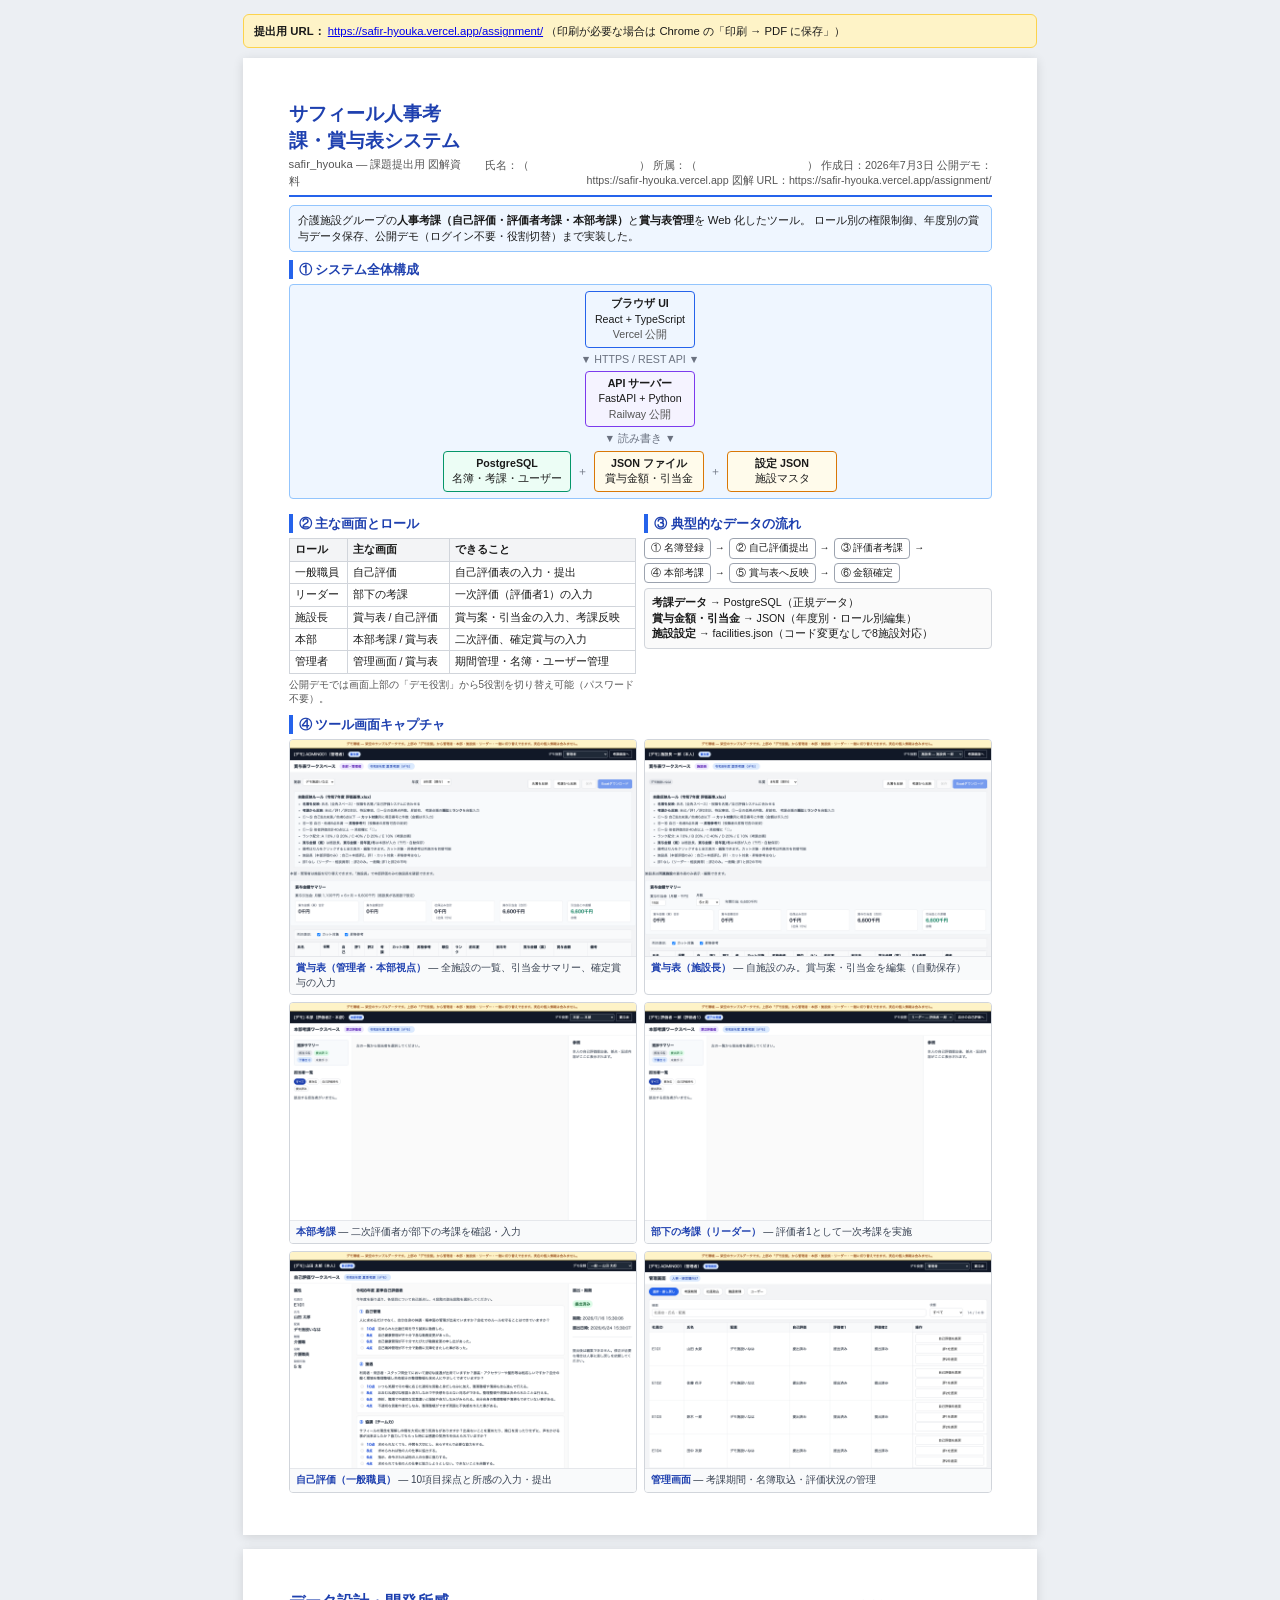
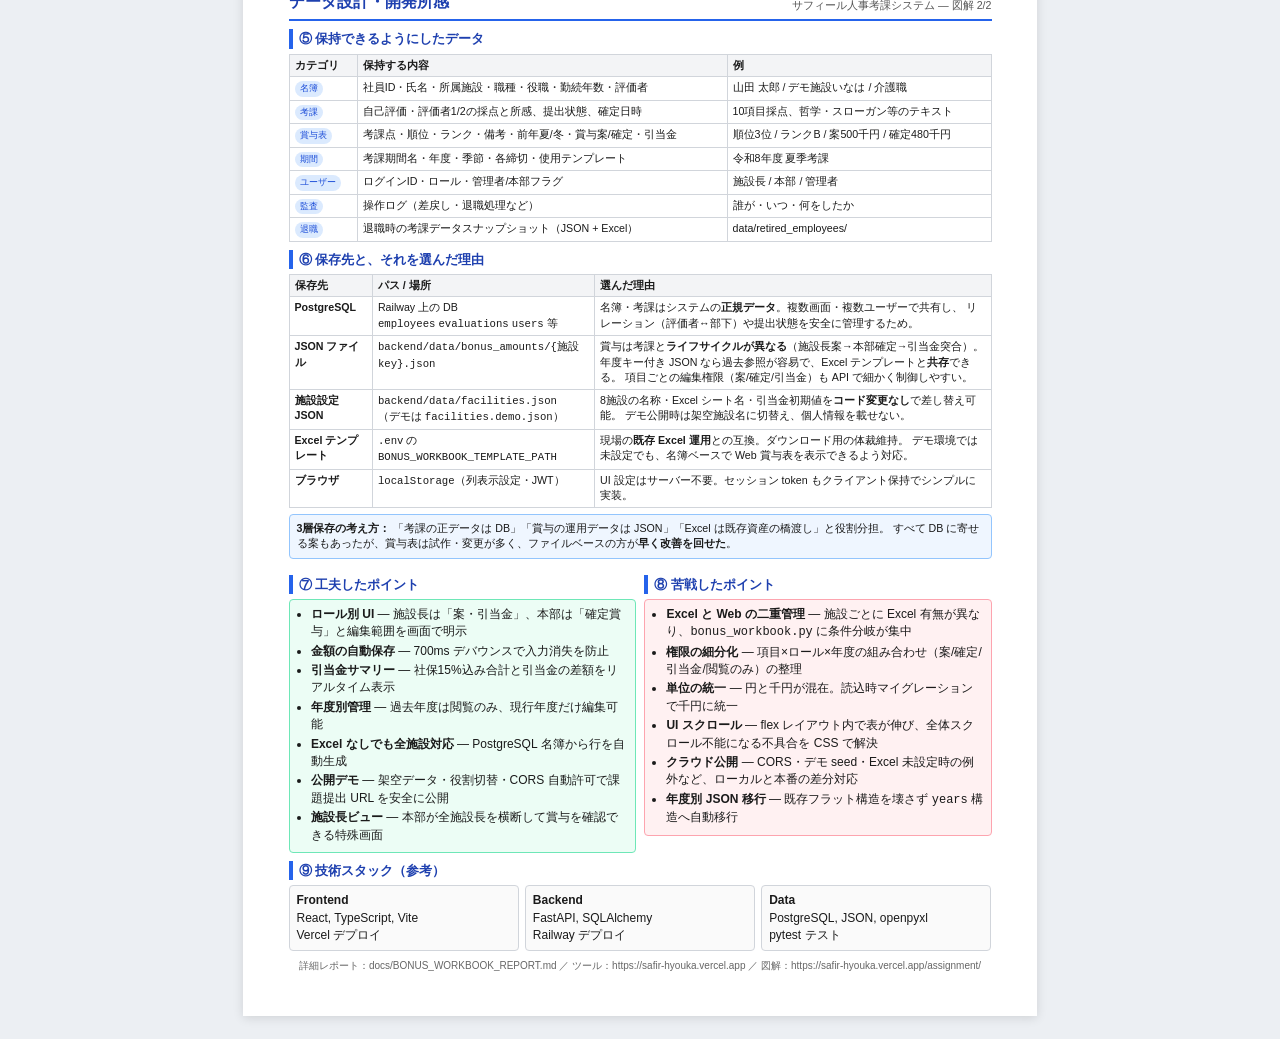
==== frontend/public/assignment/index.html @ def28d56 "課題提出用図解を Vercel 公開 URL で配信できるように追加 /assignment/ に画面キャプチャ付きの図解ページを配置し、URL提出に対応した。  Co-authored-by: Cu" ====
<!DOCTYPE html>
<html lang="ja">
<head>
  <meta charset="UTF-8" />
  <meta name="viewport" content="width=device-width, initial-scale=1.0" />
  <title>サフィール人事考課システム — 課題提出用図解</title>
  <style>
    @page { size: A4 portrait; margin: 10mm; }
    * { box-sizing: border-box; margin: 0; padding: 0; }
    body {
      font-family: "Hiragino Sans", "Yu Gothic", "Meiryo", sans-serif;
      font-size: 9pt;
      line-height: 1.45;
      color: #1a1a1a;
      background: #eceff3;
      padding: 14px;
    }
    .page {
      max-width: 210mm;
      margin: 0 auto 14px;
      background: #fff;
      padding: 11mm 12mm;
      box-shadow: 0 2px 10px rgba(0,0,0,.12);
      page-break-after: always;
    }
    .page:last-child { page-break-after: auto; }
    @media print {
      body { background: #fff; padding: 0; }
      .page { box-shadow: none; margin: 0; padding: 0; }
      .no-print { display: none; }
    }

    .header {
      display: flex;
      justify-content: space-between;
      align-items: flex-end;
      border-bottom: 2.5px solid #2563eb;
      padding-bottom: 6px;
      margin-bottom: 8px;
    }
    .header h1 { font-size: 14pt; color: #1e40af; }
    .header .meta { font-size: 8pt; color: #555; text-align: right; }

    h2 {
      font-size: 10pt;
      color: #1e40af;
      border-left: 4px solid #2563eb;
      padding-left: 6px;
      margin: 8px 0 5px;
    }
    h3 { font-size: 8.5pt; color: #374151; margin: 4px 0 3px; }

    .lead {
      background: #eff6ff;
      border: 1px solid #93c5fd;
      border-radius: 5px;
      padding: 6px 8px;
      margin-bottom: 8px;
      font-size: 8.5pt;
    }

    .grid-2 { display: grid; grid-template-columns: 1fr 1fr; gap: 8px; }
    .grid-3 { display: grid; grid-template-columns: 1fr 1fr 1fr; gap: 6px; }

    .box {
      border: 1px solid #d1d5db;
      border-radius: 4px;
      padding: 6px 7px;
      background: #fafafa;
    }
    .box.blue { background: #eff6ff; border-color: #93c5fd; }
    .box.green { background: #ecfdf5; border-color: #6ee7b7; }
    .box.amber { background: #fffbeb; border-color: #fcd34d; }
    .box.rose { background: #fff1f2; border-color: #fda4af; }

    /* Architecture */
    .arch { display: flex; flex-direction: column; align-items: center; gap: 4px; font-size: 8pt; }
    .arch-row { display: flex; gap: 6px; align-items: center; justify-content: center; flex-wrap: wrap; }
    .arch-box {
      border: 1.5px solid #374151;
      border-radius: 4px;
      padding: 4px 8px;
      text-align: center;
      background: #fff;
      min-width: 110px;
    }
    .arch-box.ui { border-color: #2563eb; background: #eff6ff; }
    .arch-box.api { border-color: #7c3aed; background: #f5f3ff; }
    .arch-box.db { border-color: #059669; background: #ecfdf5; }
    .arch-box.file { border-color: #d97706; background: #fffbeb; }
    .arrow { color: #6b7280; font-size: 8pt; }

    /* Screenshots */
    .shots { display: grid; grid-template-columns: 1fr 1fr; gap: 7px; }
    figure {
      border: 1px solid #d1d5db;
      border-radius: 4px;
      overflow: hidden;
      background: #fff;
    }
    figure img { width: 100%; display: block; border-bottom: 1px solid #e5e7eb; }
    figcaption {
      font-size: 7.5pt;
      padding: 4px 6px;
      color: #374151;
      background: #f9fafb;
    }
    figcaption strong { color: #1e40af; }

    table { width: 100%; border-collapse: collapse; font-size: 8pt; }
    th, td { border: 1px solid #d1d5db; padding: 3px 5px; vertical-align: top; }
    th { background: #f3f4f6; text-align: left; white-space: nowrap; }

    ul { padding-left: 1.2em; }
    li { margin-bottom: 2px; }

    .tag {
      display: inline-block;
      font-size: 7pt;
      padding: 1px 5px;
      border-radius: 999px;
      background: #dbeafe;
      color: #1d4ed8;
      margin-right: 3px;
    }

    .flow {
      display: flex;
      align-items: center;
      gap: 4px;
      flex-wrap: wrap;
      font-size: 7.5pt;
      margin: 4px 0;
    }
    .flow-step {
      border: 1px solid #9ca3af;
      border-radius: 4px;
      padding: 2px 6px;
      background: #fff;
    }

    .no-print {
      max-width: 210mm;
      margin: 0 auto 10px;
      padding: 8px 10px;
      background: #fef3c7;
      border: 1px solid #fcd34d;
      border-radius: 6px;
      font-size: 8.5pt;
    }
  </style>
</head>
<body>
  <p class="no-print">
    <strong>提出用 URL：</strong>
    <a href="https://safir-hyouka.vercel.app/assignment/">https://safir-hyouka.vercel.app/assignment/</a>
    （印刷が必要な場合は Chrome の「印刷 → PDF に保存」）
  </p>

  <!-- ===== PAGE 1 ===== -->
  <div class="page">
    <header class="header">
      <div>
        <h1>サフィール人事考課・賞与表システム</h1>
        <p style="font-size:8.5pt;color:#555;margin-top:2px;">safir_hyouka — 課題提出用 図解資料</p>
      </div>
      <div class="meta">
        <span>氏名：（　　　　　　　　　　）</span>
        <span>所属：（　　　　　　　　　　）</span>
        <span>作成日：2026年7月3日</span>
        <span>公開デモ：https://safir-hyouka.vercel.app</span>
        <span>図解 URL：https://safir-hyouka.vercel.app/assignment/</span>
      </div>
    </header>

    <div class="lead">
      介護施設グループの<strong>人事考課（自己評価・評価者考課・本部考課）</strong>と<strong>賞与表管理</strong>を Web 化したツール。
      ロール別の権限制御、年度別の賞与データ保存、公開デモ（ログイン不要・役割切替）まで実装した。
    </div>

    <h2>① システム全体構成</h2>
    <div class="box blue">
      <div class="arch">
        <div class="arch-row">
          <div class="arch-box ui"><strong>ブラウザ UI</strong><br/>React + TypeScript<br/><span style="color:#555;">Vercel 公開</span></div>
        </div>
        <div class="arrow">▼ HTTPS / REST API ▼</div>
        <div class="arch-row">
          <div class="arch-box api"><strong>API サーバー</strong><br/>FastAPI + Python<br/><span style="color:#555;">Railway 公開</span></div>
        </div>
        <div class="arrow">▼ 読み書き ▼</div>
        <div class="arch-row">
          <div class="arch-box db"><strong>PostgreSQL</strong><br/>名簿・考課・ユーザー</div>
          <span class="arrow">＋</span>
          <div class="arch-box file"><strong>JSON ファイル</strong><br/>賞与金額・引当金</div>
          <span class="arrow">＋</span>
          <div class="arch-box file"><strong>設定 JSON</strong><br/>施設マスタ</div>
        </div>
      </div>
    </div>

    <div class="grid-2" style="margin-top:7px;">
      <section>
        <h2>② 主な画面とロール</h2>
        <table>
          <tr><th>ロール</th><th>主な画面</th><th>できること</th></tr>
          <tr><td>一般職員</td><td>自己評価</td><td>自己評価表の入力・提出</td></tr>
          <tr><td>リーダー</td><td>部下の考課</td><td>一次評価（評価者1）の入力</td></tr>
          <tr><td>施設長</td><td>賞与表 / 自己評価</td><td>賞与案・引当金の入力、考課反映</td></tr>
          <tr><td>本部</td><td>本部考課 / 賞与表</td><td>二次評価、確定賞与の入力</td></tr>
          <tr><td>管理者</td><td>管理画面 / 賞与表</td><td>期間管理・名簿・ユーザー管理</td></tr>
        </table>
        <p style="font-size:7.5pt;margin-top:4px;color:#555;">
          公開デモでは画面上部の「デモ役割」から5役割を切り替え可能（パスワード不要）。
        </p>
      </section>
      <section>
        <h2>③ 典型的なデータの流れ</h2>
        <div class="flow">
          <span class="flow-step">① 名簿登録</span>→
          <span class="flow-step">② 自己評価提出</span>→
          <span class="flow-step">③ 評価者考課</span>→
          <span class="flow-step">④ 本部考課</span>→
          <span class="flow-step">⑤ 賞与表へ反映</span>→
          <span class="flow-step">⑥ 金額確定</span>
        </div>
        <div class="box" style="margin-top:5px;font-size:8pt;">
          <strong>考課データ</strong> → PostgreSQL（正規データ）<br/>
          <strong>賞与金額・引当金</strong> → JSON（年度別・ロール別編集）<br/>
          <strong>施設設定</strong> → facilities.json（コード変更なしで8施設対応）
        </div>
      </section>
    </div>

    <h2>④ ツール画面キャプチャ</h2>
    <div class="shots">
      <figure>
        <img src="assignment-figures/01-bonus-admin.png" alt="賞与表（管理者）" />
        <figcaption><strong>賞与表（管理者・本部視点）</strong> — 全施設の一覧、引当金サマリー、確定賞与の入力</figcaption>
      </figure>
      <figure>
        <img src="assignment-figures/06-director-bonus.png" alt="賞与表（施設長）" />
        <figcaption><strong>賞与表（施設長）</strong> — 自施設のみ。賞与案・引当金を編集（自動保存）</figcaption>
      </figure>
      <figure>
        <img src="assignment-figures/02-hq-evaluator.png" alt="本部考課" />
        <figcaption><strong>本部考課</strong> — 二次評価者が部下の考課を確認・入力</figcaption>
      </figure>
      <figure>
        <img src="assignment-figures/03-evaluator-leader.png" alt="部下の考課" />
        <figcaption><strong>部下の考課（リーダー）</strong> — 評価者1として一次考課を実施</figcaption>
      </figure>
      <figure>
        <img src="assignment-figures/04-employee-self-eval.png" alt="自己評価" />
        <figcaption><strong>自己評価（一般職員）</strong> — 10項目採点と所感の入力・提出</figcaption>
      </figure>
      <figure>
        <img src="assignment-figures/05-admin-workspace.png" alt="管理画面" />
        <figcaption><strong>管理画面</strong> — 考課期間・名簿取込・評価状況の管理</figcaption>
      </figure>
    </div>
  </div>

  <!-- ===== PAGE 2 ===== -->
  <div class="page">
    <header class="header">
      <h1 style="font-size:12pt;">データ設計・開発所感</h1>
      <div class="meta"><span>サフィール人事考課システム — 図解 2/2</span></div>
    </header>

    <h2>⑤ 保持できるようにしたデータ</h2>
    <table>
      <tr><th>カテゴリ</th><th>保持する内容</th><th>例</th></tr>
      <tr>
        <td><span class="tag">名簿</span></td>
        <td>社員ID・氏名・所属施設・職種・役職・勤続年数・評価者</td>
        <td>山田 太郎 / デモ施設いなは / 介護職</td>
      </tr>
      <tr>
        <td><span class="tag">考課</span></td>
        <td>自己評価・評価者1/2の採点と所感、提出状態、確定日時</td>
        <td>10項目採点、哲学・スローガン等のテキスト</td>
      </tr>
      <tr>
        <td><span class="tag">賞与表</span></td>
        <td>考課点・順位・ランク・備考・前年夏/冬・賞与案/確定・引当金</td>
        <td>順位3位 / ランクB / 案500千円 / 確定480千円</td>
      </tr>
      <tr>
        <td><span class="tag">期間</span></td>
        <td>考課期間名・年度・季節・各締切・使用テンプレート</td>
        <td>令和8年度 夏季考課</td>
      </tr>
      <tr>
        <td><span class="tag">ユーザー</span></td>
        <td>ログインID・ロール・管理者/本部フラグ</td>
        <td>施設長 / 本部 / 管理者</td>
      </tr>
      <tr>
        <td><span class="tag">監査</span></td>
        <td>操作ログ（差戻し・退職処理など）</td>
        <td>誰が・いつ・何をしたか</td>
      </tr>
      <tr>
        <td><span class="tag">退職</span></td>
        <td>退職時の考課データスナップショット（JSON + Excel）</td>
        <td>data/retired_employees/</td>
      </tr>
    </table>

    <h2>⑥ 保存先と、それを選んだ理由</h2>
    <table>
      <tr><th>保存先</th><th>パス / 場所</th><th>選んだ理由</th></tr>
      <tr>
        <td><strong>PostgreSQL</strong></td>
        <td>Railway 上の DB<br/><code>employees</code> <code>evaluations</code> <code>users</code> 等</td>
        <td>
          名簿・考課はシステムの<strong>正規データ</strong>。複数画面・複数ユーザーで共有し、
          リレーション（評価者↔部下）や提出状態を安全に管理するため。
        </td>
      </tr>
      <tr>
        <td><strong>JSON ファイル</strong></td>
        <td><code>backend/data/bonus_amounts/{施設key}.json</code></td>
        <td>
          賞与は考課と<strong>ライフサイクルが異なる</strong>（施設長案→本部確定→引当金突合）。
          年度キー付き JSON なら過去参照が容易で、Excel テンプレートと<strong>共存</strong>できる。
          項目ごとの編集権限（案/確定/引当金）も API で細かく制御しやすい。
        </td>
      </tr>
      <tr>
        <td><strong>施設設定 JSON</strong></td>
        <td><code>backend/data/facilities.json</code><br/>（デモは <code>facilities.demo.json</code>）</td>
        <td>
          8施設の名称・Excel シート名・引当金初期値を<strong>コード変更なし</strong>で差し替え可能。
          デモ公開時は架空施設名に切替え、個人情報を載せない。
        </td>
      </tr>
      <tr>
        <td><strong>Excel テンプレート</strong></td>
        <td><code>.env</code> の <code>BONUS_WORKBOOK_TEMPLATE_PATH</code></td>
        <td>
          現場の<strong>既存 Excel 運用</strong>との互換。ダウンロード用の体裁維持。
          デモ環境では未設定でも、名簿ベースで Web 賞与表を表示できるよう対応。
        </td>
      </tr>
      <tr>
        <td><strong>ブラウザ</strong></td>
        <td><code>localStorage</code>（列表示設定・JWT）</td>
        <td>
          UI 設定はサーバー不要。セッション token もクライアント保持でシンプルに実装。
        </td>
      </tr>
    </table>

    <div class="box blue" style="margin-top:6px;font-size:8pt;">
      <strong>3層保存の考え方：</strong>
      「考課の正データは DB」「賞与の運用データは JSON」「Excel は既存資産の橋渡し」と役割分担。
      すべて DB に寄せる案もあったが、賞与表は試作・変更が多く、ファイルベースの方が<strong>早く改善を回せた</strong>。
    </div>

    <div class="grid-2" style="margin-top:8px;">
      <section>
        <h2>⑦ 工夫したポイント</h2>
        <div class="box green">
          <ul>
            <li><strong>ロール別 UI</strong> — 施設長は「案・引当金」、本部は「確定賞与」と編集範囲を画面で明示</li>
            <li><strong>金額の自動保存</strong> — 700ms デバウンスで入力消失を防止</li>
            <li><strong>引当金サマリー</strong> — 社保15%込み合計と引当金の差額をリアルタイム表示</li>
            <li><strong>年度別管理</strong> — 過去年度は閲覧のみ、現行年度だけ編集可能</li>
            <li><strong>Excel なしでも全施設対応</strong> — PostgreSQL 名簿から行を自動生成</li>
            <li><strong>公開デモ</strong> — 架空データ・役割切替・CORS 自動許可で課題提出 URL を安全に公開</li>
            <li><strong>施設長ビュー</strong> — 本部が全施設長を横断して賞与を確認できる特殊画面</li>
          </ul>
        </div>
      </section>
      <section>
        <h2>⑧ 苦戦したポイント</h2>
        <div class="box rose">
          <ul>
            <li><strong>Excel と Web の二重管理</strong> — 施設ごとに Excel 有無が異なり、<code>bonus_workbook.py</code> に条件分岐が集中</li>
            <li><strong>権限の細分化</strong> — 項目×ロール×年度の組み合わせ（案/確定/引当金/閲覧のみ）の整理</li>
            <li><strong>単位の統一</strong> — 円と千円が混在。読込時マイグレーションで千円に統一</li>
            <li><strong>UI スクロール</strong> — flex レイアウト内で表が伸び、全体スクロール不能になる不具合を CSS で解決</li>
            <li><strong>クラウド公開</strong> — CORS・デモ seed・Excel 未設定時の例外など、ローカルと本番の差分対応</li>
            <li><strong>年度別 JSON 移行</strong> — 既存フラット構造を壊さず <code>years</code> 構造へ自動移行</li>
          </ul>
        </div>
      </section>
    </div>

    <h2>⑨ 技術スタック（参考）</h2>
    <div class="grid-3">
      <div class="box"><strong>Frontend</strong><br/>React, TypeScript, Vite<br/>Vercel デプロイ</div>
      <div class="box"><strong>Backend</strong><br/>FastAPI, SQLAlchemy<br/>Railway デプロイ</div>
      <div class="box"><strong>Data</strong><br/>PostgreSQL, JSON, openpyxl<br/>pytest テスト</div>
    </div>

    <p style="font-size:7.5pt;color:#666;margin-top:8px;text-align:center;">
      詳細レポート：docs/BONUS_WORKBOOK_REPORT.md ／
      ツール：https://safir-hyouka.vercel.app ／
      図解：https://safir-hyouka.vercel.app/assignment/
    </p>
  </div>
</body>
</html>
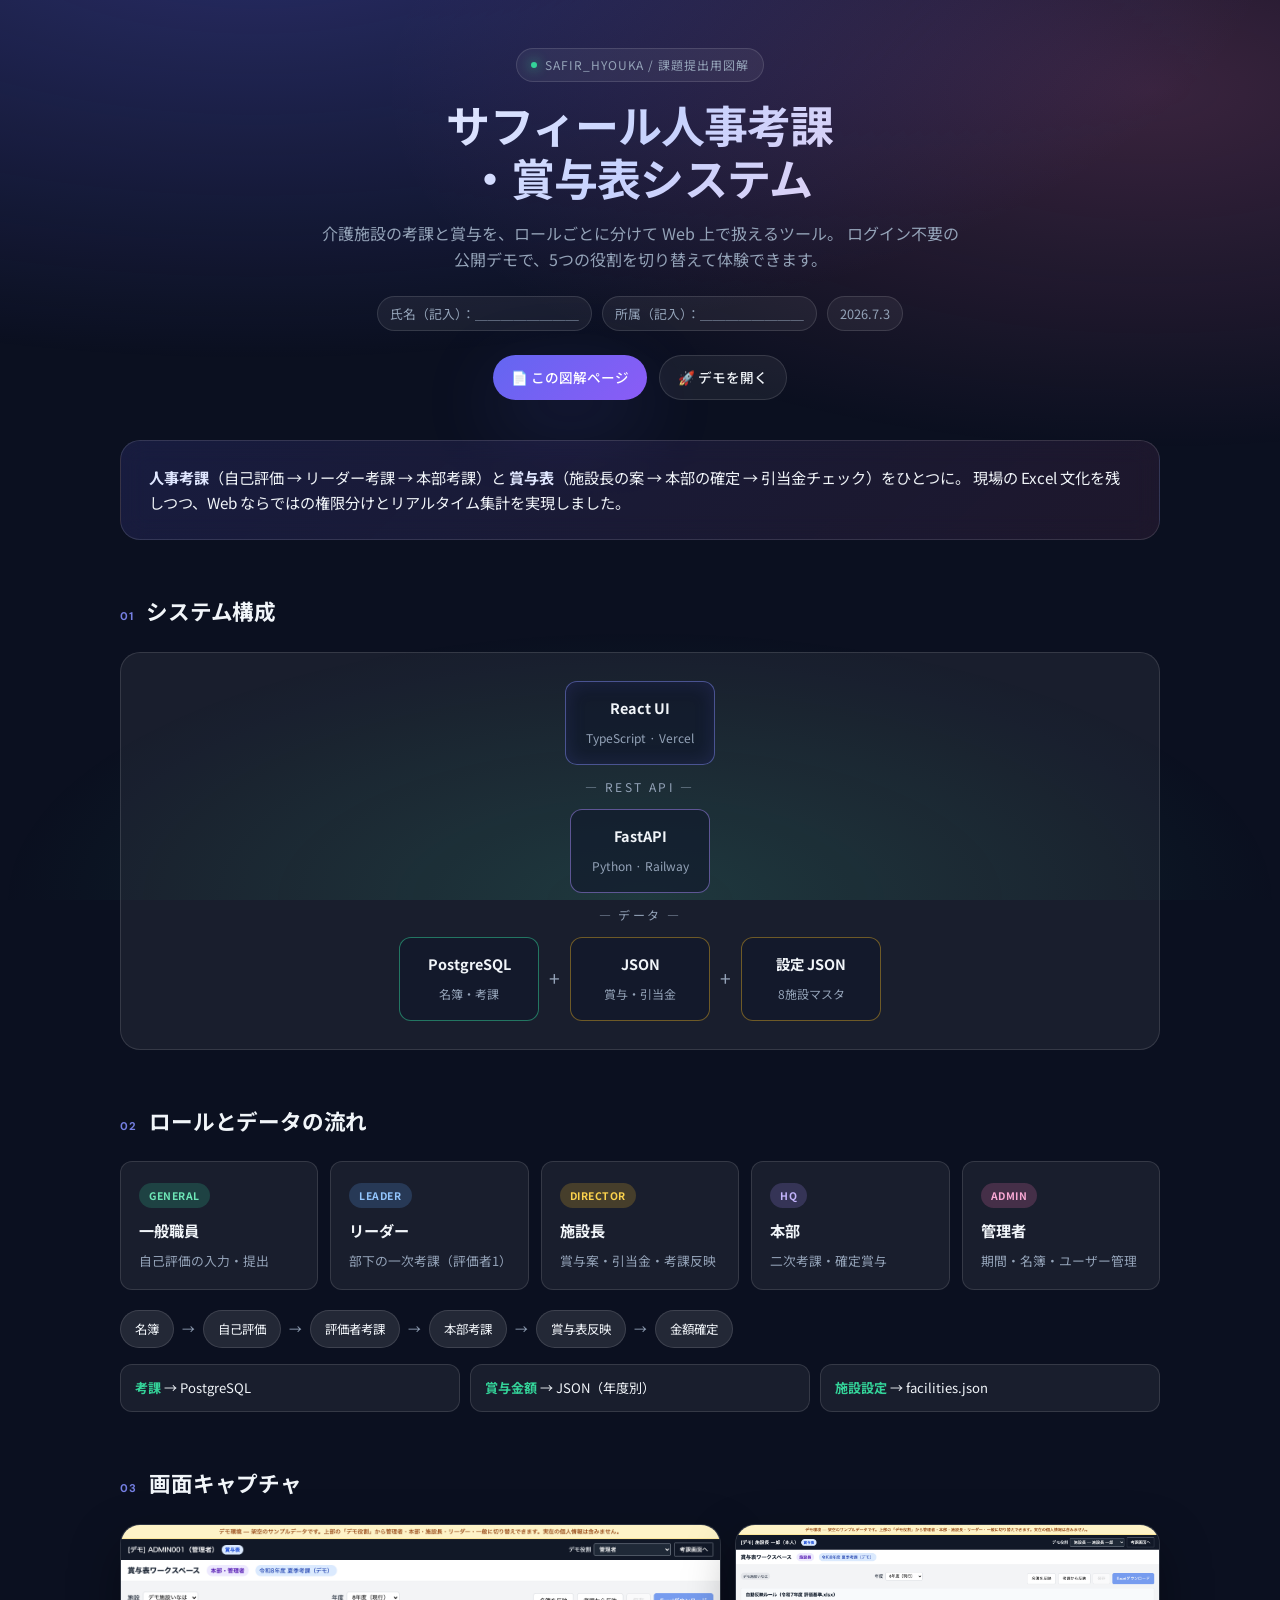
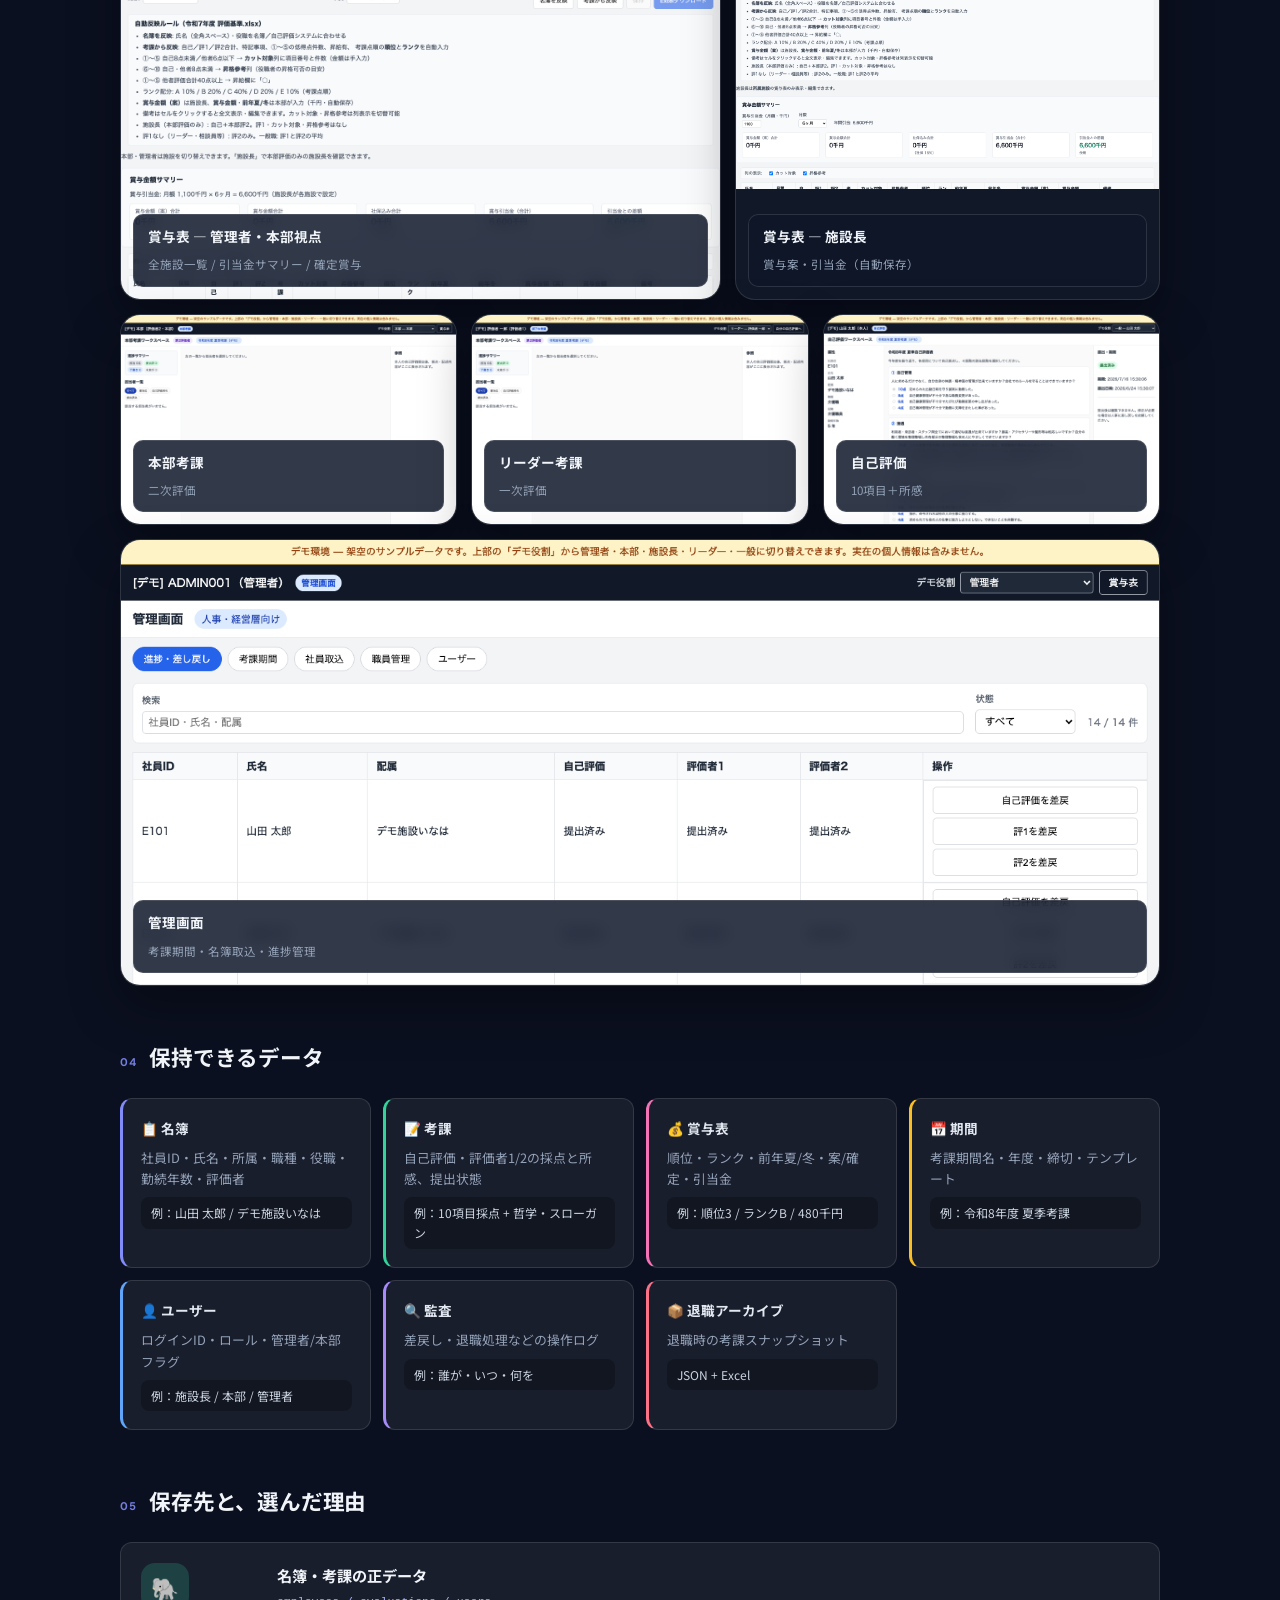
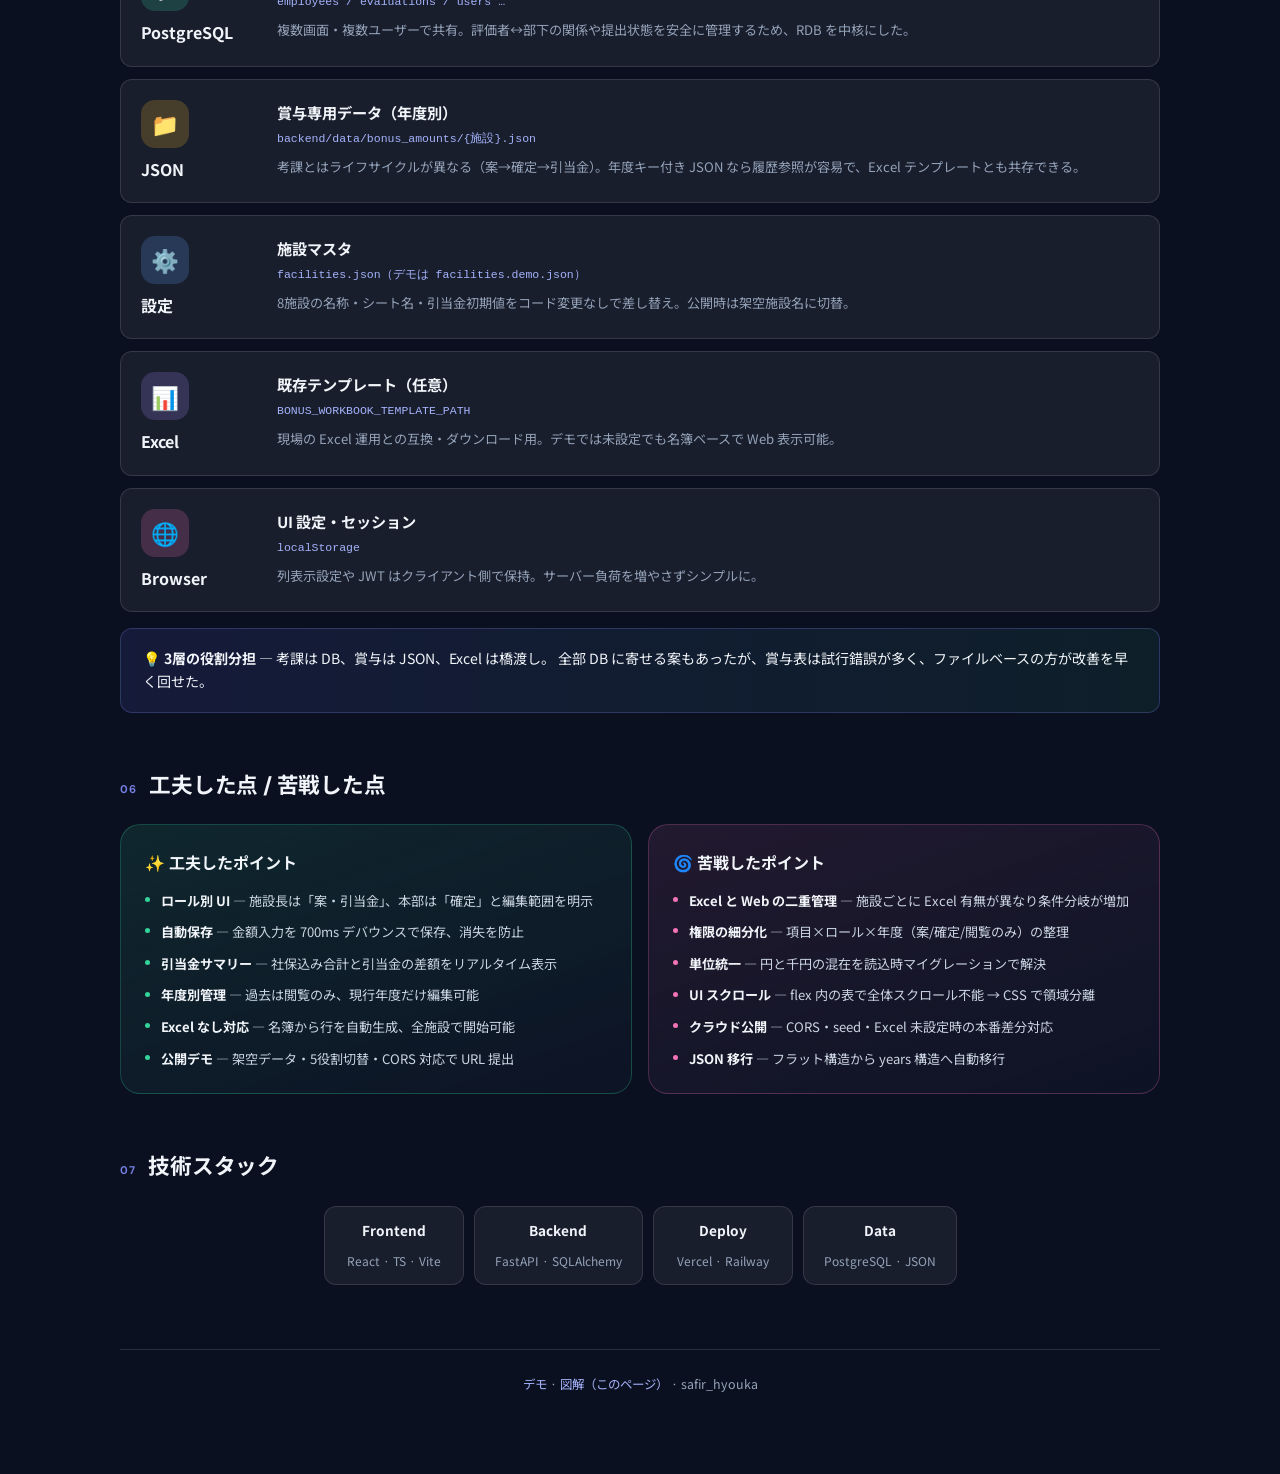
==== commit 58ea490c: "図解ページをモダンなWebデザインに刷新 ダークグラデーション・ベントグリッド・カード型レイアウトで提出用URLの見やすさを改善した。  Co-authored-by: Cursor <cursora" ====
--- a/frontend/public/assignment/index.html
+++ b/frontend/public/assignment/index.html
@@ -3,404 +3,897 @@
 <head>
   <meta charset="UTF-8" />
   <meta name="viewport" content="width=device-width, initial-scale=1.0" />
-  <title>サフィール人事考課システム — 課題提出用図解</title>
+  <title>サフィール人事考課システム — 図解</title>
+  <link rel="preconnect" href="https://fonts.googleapis.com" />
+  <link rel="preconnect" href="https://fonts.gstatic.com" crossorigin />
+  <link href="https://fonts.googleapis.com/css2?family=DM+Sans:ital,opsz,wght@0,9..40,400;0,9..40,600;0,9..40,700;1,9..40,400&family=Noto+Sans+JP:wght@400;500;700&display=swap" rel="stylesheet" />
   <style>
-    @page { size: A4 portrait; margin: 10mm; }
+    :root {
+      --bg: #0b1020;
+      --surface: rgba(255, 255, 255, 0.06);
+      --surface-2: rgba(255, 255, 255, 0.1);
+      --border: rgba(255, 255, 255, 0.12);
+      --text: #f1f5f9;
+      --muted: #94a3b8;
+      --accent: #818cf8;
+      --accent-2: #34d399;
+      --accent-3: #f472b6;
+      --accent-4: #fbbf24;
+      --glow: 0 24px 80px rgba(99, 102, 241, 0.18);
+      --radius: 20px;
+      --radius-sm: 12px;
+    }
+
     * { box-sizing: border-box; margin: 0; padding: 0; }
+
     body {
-      font-family: "Hiragino Sans", "Yu Gothic", "Meiryo", sans-serif;
-      font-size: 9pt;
-      line-height: 1.45;
-      color: #1a1a1a;
-      background: #eceff3;
-      padding: 14px;
-    }
-    .page {
-      max-width: 210mm;
-      margin: 0 auto 14px;
-      background: #fff;
-      padding: 11mm 12mm;
-      box-shadow: 0 2px 10px rgba(0,0,0,.12);
-      page-break-after: always;
-    }
-    .page:last-child { page-break-after: auto; }
-    @media print {
-      body { background: #fff; padding: 0; }
-      .page { box-shadow: none; margin: 0; padding: 0; }
-      .no-print { display: none; }
-    }
-
-    .header {
+      font-family: "Noto Sans JP", "DM Sans", sans-serif;
+      background: var(--bg);
+      color: var(--text);
+      line-height: 1.65;
+      overflow-x: hidden;
+    }
+
+    body::before {
+      content: "";
+      position: fixed;
+      inset: 0;
+      background:
+        radial-gradient(ellipse 80% 50% at 20% -10%, rgba(99, 102, 241, 0.35), transparent),
+        radial-gradient(ellipse 60% 40% at 90% 10%, rgba(244, 114, 182, 0.2), transparent),
+        radial-gradient(ellipse 50% 30% at 50% 100%, rgba(52, 211, 153, 0.15), transparent);
+      pointer-events: none;
+      z-index: 0;
+    }
+
+    .wrap {
+      position: relative;
+      z-index: 1;
+      max-width: 1080px;
+      margin: 0 auto;
+      padding: 0 20px 80px;
+    }
+
+    /* Hero */
+    .hero {
+      padding: 48px 0 40px;
+      text-align: center;
+    }
+
+    .eyebrow {
+      display: inline-flex;
+      align-items: center;
+      gap: 8px;
+      padding: 6px 14px;
+      border-radius: 999px;
+      background: var(--surface);
+      border: 1px solid var(--border);
+      font-size: 0.75rem;
+      color: var(--muted);
+      letter-spacing: 0.08em;
+      text-transform: uppercase;
+      margin-bottom: 20px;
+    }
+
+    .eyebrow span {
+      width: 6px;
+      height: 6px;
+      border-radius: 50%;
+      background: var(--accent-2);
+      box-shadow: 0 0 12px var(--accent-2);
+    }
+
+    h1 {
+      font-family: "DM Sans", "Noto Sans JP", sans-serif;
+      font-size: clamp(1.75rem, 5vw, 2.75rem);
+      font-weight: 700;
+      letter-spacing: -0.02em;
+      line-height: 1.2;
+      background: linear-gradient(135deg, #fff 0%, #c7d2fe 50%, #fbcfe8 100%);
+      -webkit-background-clip: text;
+      -webkit-text-fill-color: transparent;
+      background-clip: text;
+      margin-bottom: 12px;
+    }
+
+    .hero-sub {
+      font-size: 1rem;
+      color: var(--muted);
+      max-width: 640px;
+      margin: 0 auto 24px;
+    }
+
+    .hero-meta {
       display: flex;
-      justify-content: space-between;
-      align-items: flex-end;
-      border-bottom: 2.5px solid #2563eb;
-      padding-bottom: 6px;
+      flex-wrap: wrap;
+      justify-content: center;
+      gap: 10px;
+      margin-bottom: 24px;
+      font-size: 0.8rem;
+      color: var(--muted);
+    }
+
+    .hero-meta span {
+      padding: 6px 12px;
+      background: var(--surface);
+      border: 1px solid var(--border);
+      border-radius: 999px;
+    }
+
+    .url-row {
+      display: flex;
+      flex-wrap: wrap;
+      justify-content: center;
+      gap: 12px;
+    }
+
+    .url-chip {
+      display: inline-flex;
+      align-items: center;
+      gap: 8px;
+      padding: 10px 18px;
+      border-radius: 999px;
+      text-decoration: none;
+      font-size: 0.85rem;
+      font-weight: 500;
+      transition: transform 0.2s, box-shadow 0.2s;
+    }
+
+    .url-chip:hover { transform: translateY(-2px); }
+
+    .url-chip.primary {
+      background: linear-gradient(135deg, #6366f1, #8b5cf6);
+      color: #fff;
+      box-shadow: var(--glow);
+    }
+
+    .url-chip.secondary {
+      background: var(--surface);
+      border: 1px solid var(--border);
+      color: var(--text);
+    }
+
+    /* Sections */
+    section { margin-top: 56px; }
+
+    .section-head {
+      display: flex;
+      align-items: baseline;
+      gap: 12px;
+      margin-bottom: 20px;
+    }
+
+    .section-num {
+      font-family: "DM Sans", sans-serif;
+      font-size: 0.7rem;
+      font-weight: 700;
+      letter-spacing: 0.1em;
+      color: var(--accent);
+      opacity: 0.9;
+    }
+
+    h2 {
+      font-family: "DM Sans", "Noto Sans JP", sans-serif;
+      font-size: 1.35rem;
+      font-weight: 700;
+      letter-spacing: -0.01em;
+    }
+
+    .lead-card {
+      padding: 24px 28px;
+      background: linear-gradient(135deg, rgba(99, 102, 241, 0.15), rgba(244, 114, 182, 0.08));
+      border: 1px solid var(--border);
+      border-radius: var(--radius);
+      backdrop-filter: blur(12px);
+      font-size: 0.95rem;
+    }
+
+    .lead-card strong { color: #e0e7ff; }
+
+    /* Architecture */
+    .arch-flow {
+      display: grid;
+      gap: 12px;
+      padding: 28px;
+      background: var(--surface);
+      border: 1px solid var(--border);
+      border-radius: var(--radius);
+    }
+
+    .arch-layer {
+      display: flex;
+      flex-wrap: wrap;
+      justify-content: center;
+      align-items: center;
+      gap: 10px;
+    }
+
+    .arch-node {
+      padding: 14px 20px;
+      border-radius: var(--radius-sm);
+      text-align: center;
+      min-width: 140px;
+      border: 1px solid var(--border);
+      background: rgba(15, 23, 42, 0.6);
+    }
+
+    .arch-node strong {
+      display: block;
+      font-size: 0.9rem;
+      margin-bottom: 4px;
+    }
+
+    .arch-node span {
+      font-size: 0.75rem;
+      color: var(--muted);
+    }
+
+    .arch-node.ui { border-color: rgba(129, 140, 248, 0.5); box-shadow: inset 0 0 20px rgba(99, 102, 241, 0.15); }
+    .arch-node.api { border-color: rgba(167, 139, 250, 0.5); }
+    .arch-node.db { border-color: rgba(52, 211, 153, 0.5); }
+    .arch-node.file { border-color: rgba(251, 191, 36, 0.4); }
+
+    .arch-arrow {
+      text-align: center;
+      color: var(--muted);
+      font-size: 0.75rem;
+      letter-spacing: 0.2em;
+    }
+
+    .arch-plus { color: var(--muted); font-size: 1.2rem; }
+
+    /* Roles */
+    .role-grid {
+      display: grid;
+      grid-template-columns: repeat(auto-fit, minmax(180px, 1fr));
+      gap: 12px;
+    }
+
+    .role-card {
+      padding: 18px;
+      border-radius: var(--radius-sm);
+      border: 1px solid var(--border);
+      background: var(--surface);
+      transition: border-color 0.2s, transform 0.2s;
+    }
+
+    .role-card:hover {
+      transform: translateY(-3px);
+      border-color: rgba(129, 140, 248, 0.4);
+    }
+
+    .role-badge {
+      display: inline-block;
+      font-size: 0.65rem;
+      font-weight: 700;
+      letter-spacing: 0.05em;
+      padding: 4px 10px;
+      border-radius: 999px;
+      margin-bottom: 10px;
+    }
+
+    .role-card:nth-child(1) .role-badge { background: rgba(52, 211, 153, 0.2); color: #6ee7b7; }
+    .role-card:nth-child(2) .role-badge { background: rgba(96, 165, 250, 0.2); color: #93c5fd; }
+    .role-card:nth-child(3) .role-badge { background: rgba(251, 191, 36, 0.2); color: #fcd34d; }
+    .role-card:nth-child(4) .role-badge { background: rgba(167, 139, 250, 0.2); color: #c4b5fd; }
+    .role-card:nth-child(5) .role-badge { background: rgba(244, 114, 182, 0.2); color: #f9a8d4; }
+
+    .role-card h3 { font-size: 0.95rem; margin-bottom: 6px; }
+    .role-card p { font-size: 0.8rem; color: var(--muted); }
+
+    /* Timeline */
+    .timeline {
+      display: flex;
+      flex-wrap: wrap;
+      gap: 8px;
+      align-items: center;
+      margin-bottom: 16px;
+    }
+
+    .timeline-step {
+      padding: 8px 14px;
+      border-radius: 999px;
+      font-size: 0.78rem;
+      background: var(--surface-2);
+      border: 1px solid var(--border);
+      white-space: nowrap;
+    }
+
+    .timeline-arrow { color: var(--muted); font-size: 0.8rem; }
+
+    .flow-note {
+      display: grid;
+      grid-template-columns: repeat(auto-fit, minmax(200px, 1fr));
+      gap: 10px;
+    }
+
+    .flow-note div {
+      padding: 12px 14px;
+      border-radius: var(--radius-sm);
+      background: var(--surface);
+      border: 1px solid var(--border);
+      font-size: 0.82rem;
+    }
+
+    .flow-note strong { color: var(--accent-2); }
+
+    /* Screenshots — bento */
+    .bento {
+      display: grid;
+      grid-template-columns: repeat(12, 1fr);
+      gap: 14px;
+    }
+
+    .shot {
+      position: relative;
+      border-radius: var(--radius);
+      overflow: hidden;
+      border: 1px solid var(--border);
+      background: #111827;
+      box-shadow: 0 20px 50px rgba(0, 0, 0, 0.35);
+      transition: transform 0.25s, box-shadow 0.25s;
+    }
+
+    .shot:hover {
+      transform: scale(1.01);
+      box-shadow: 0 28px 60px rgba(99, 102, 241, 0.2);
+    }
+
+    .shot img {
+      width: 100%;
+      display: block;
+      aspect-ratio: 16/10;
+      object-fit: cover;
+      object-position: top;
+    }
+
+    .shot-label {
+      position: absolute;
+      left: 12px;
+      bottom: 12px;
+      right: 12px;
+      padding: 10px 14px;
+      border-radius: 10px;
+      background: rgba(15, 23, 42, 0.85);
+      backdrop-filter: blur(8px);
+      border: 1px solid var(--border);
+    }
+
+    .shot-label strong {
+      display: block;
+      font-size: 0.85rem;
+      margin-bottom: 2px;
+    }
+
+    .shot-label span {
+      font-size: 0.72rem;
+      color: var(--muted);
+    }
+
+    .shot-a { grid-column: span 7; }
+    .shot-b { grid-column: span 5; }
+    .shot-c { grid-column: span 4; }
+    .shot-d { grid-column: span 4; }
+    .shot-e { grid-column: span 4; }
+    .shot-f { grid-column: span 12; }
+    .shot-f img { aspect-ratio: 21/9; }
+
+    @media (max-width: 768px) {
+      .shot-a, .shot-b, .shot-c, .shot-d, .shot-e, .shot-f { grid-column: span 12; }
+    }
+
+    /* Data cards */
+    .data-grid {
+      display: grid;
+      grid-template-columns: repeat(auto-fit, minmax(240px, 1fr));
+      gap: 12px;
+    }
+
+    .data-card {
+      padding: 18px;
+      border-radius: var(--radius-sm);
+      border: 1px solid var(--border);
+      background: var(--surface);
+      border-left: 3px solid var(--accent);
+    }
+
+    .data-card:nth-child(2) { border-left-color: var(--accent-2); }
+    .data-card:nth-child(3) { border-left-color: var(--accent-3); }
+    .data-card:nth-child(4) { border-left-color: var(--accent-4); }
+    .data-card:nth-child(5) { border-left-color: #60a5fa; }
+    .data-card:nth-child(6) { border-left-color: #a78bfa; }
+    .data-card:nth-child(7) { border-left-color: #fb7185; }
+
+    .data-card h3 {
+      font-size: 0.85rem;
       margin-bottom: 8px;
-    }
-    .header h1 { font-size: 14pt; color: #1e40af; }
-    .header .meta { font-size: 8pt; color: #555; text-align: right; }
-
-    h2 {
-      font-size: 10pt;
-      color: #1e40af;
-      border-left: 4px solid #2563eb;
-      padding-left: 6px;
-      margin: 8px 0 5px;
-    }
-    h3 { font-size: 8.5pt; color: #374151; margin: 4px 0 3px; }
-
-    .lead {
-      background: #eff6ff;
-      border: 1px solid #93c5fd;
-      border-radius: 5px;
-      padding: 6px 8px;
-      margin-bottom: 8px;
-      font-size: 8.5pt;
-    }
-
-    .grid-2 { display: grid; grid-template-columns: 1fr 1fr; gap: 8px; }
-    .grid-3 { display: grid; grid-template-columns: 1fr 1fr 1fr; gap: 6px; }
-
-    .box {
-      border: 1px solid #d1d5db;
-      border-radius: 4px;
-      padding: 6px 7px;
-      background: #fafafa;
-    }
-    .box.blue { background: #eff6ff; border-color: #93c5fd; }
-    .box.green { background: #ecfdf5; border-color: #6ee7b7; }
-    .box.amber { background: #fffbeb; border-color: #fcd34d; }
-    .box.rose { background: #fff1f2; border-color: #fda4af; }
-
-    /* Architecture */
-    .arch { display: flex; flex-direction: column; align-items: center; gap: 4px; font-size: 8pt; }
-    .arch-row { display: flex; gap: 6px; align-items: center; justify-content: center; flex-wrap: wrap; }
-    .arch-box {
-      border: 1.5px solid #374151;
-      border-radius: 4px;
-      padding: 4px 8px;
-      text-align: center;
-      background: #fff;
-      min-width: 110px;
-    }
-    .arch-box.ui { border-color: #2563eb; background: #eff6ff; }
-    .arch-box.api { border-color: #7c3aed; background: #f5f3ff; }
-    .arch-box.db { border-color: #059669; background: #ecfdf5; }
-    .arch-box.file { border-color: #d97706; background: #fffbeb; }
-    .arrow { color: #6b7280; font-size: 8pt; }
-
-    /* Screenshots */
-    .shots { display: grid; grid-template-columns: 1fr 1fr; gap: 7px; }
-    figure {
-      border: 1px solid #d1d5db;
-      border-radius: 4px;
-      overflow: hidden;
-      background: #fff;
-    }
-    figure img { width: 100%; display: block; border-bottom: 1px solid #e5e7eb; }
-    figcaption {
-      font-size: 7.5pt;
-      padding: 4px 6px;
-      color: #374151;
-      background: #f9fafb;
-    }
-    figcaption strong { color: #1e40af; }
-
-    table { width: 100%; border-collapse: collapse; font-size: 8pt; }
-    th, td { border: 1px solid #d1d5db; padding: 3px 5px; vertical-align: top; }
-    th { background: #f3f4f6; text-align: left; white-space: nowrap; }
-
-    ul { padding-left: 1.2em; }
-    li { margin-bottom: 2px; }
-
-    .tag {
-      display: inline-block;
-      font-size: 7pt;
-      padding: 1px 5px;
-      border-radius: 999px;
-      background: #dbeafe;
-      color: #1d4ed8;
-      margin-right: 3px;
-    }
-
-    .flow {
+      color: #e2e8f0;
+    }
+
+    .data-card p { font-size: 0.8rem; color: var(--muted); margin-bottom: 8px; }
+    .data-card .example {
+      font-size: 0.75rem;
+      padding: 6px 10px;
+      border-radius: 8px;
+      background: rgba(0, 0, 0, 0.25);
+      color: #cbd5e1;
+    }
+
+    /* Storage */
+    .storage-list { display: grid; gap: 12px; }
+
+    .storage-item {
+      display: grid;
+      grid-template-columns: 120px 1fr;
+      gap: 16px;
+      padding: 20px;
+      border-radius: var(--radius-sm);
+      background: var(--surface);
+      border: 1px solid var(--border);
+      align-items: start;
+    }
+
+    @media (max-width: 600px) {
+      .storage-item { grid-template-columns: 1fr; }
+    }
+
+    .storage-icon {
+      width: 48px;
+      height: 48px;
+      border-radius: 14px;
       display: flex;
       align-items: center;
-      gap: 4px;
+      justify-content: center;
+      font-size: 1.4rem;
+      margin-bottom: 8px;
+    }
+
+    .storage-item:nth-child(1) .storage-icon { background: rgba(52, 211, 153, 0.2); }
+    .storage-item:nth-child(2) .storage-icon { background: rgba(251, 191, 36, 0.2); }
+    .storage-item:nth-child(3) .storage-icon { background: rgba(96, 165, 250, 0.2); }
+    .storage-item:nth-child(4) .storage-icon { background: rgba(167, 139, 250, 0.2); }
+    .storage-item:nth-child(5) .storage-icon { background: rgba(244, 114, 182, 0.2); }
+
+    .storage-item h3 { font-size: 0.95rem; margin-bottom: 4px; }
+    .storage-item code {
+      font-size: 0.72rem;
+      color: #a5b4fc;
+      display: block;
+      margin-bottom: 8px;
+      word-break: break-all;
+    }
+
+    .storage-item p { font-size: 0.82rem; color: var(--muted); }
+
+    .insight-banner {
+      margin-top: 16px;
+      padding: 18px 22px;
+      border-radius: var(--radius-sm);
+      background: linear-gradient(90deg, rgba(99, 102, 241, 0.12), rgba(52, 211, 153, 0.08));
+      border: 1px solid rgba(129, 140, 248, 0.25);
+      font-size: 0.88rem;
+    }
+
+    /* Insights */
+    .insight-grid {
+      display: grid;
+      grid-template-columns: 1fr 1fr;
+      gap: 16px;
+    }
+
+    @media (max-width: 700px) {
+      .insight-grid { grid-template-columns: 1fr; }
+    }
+
+    .insight-box {
+      padding: 24px;
+      border-radius: var(--radius);
+      border: 1px solid var(--border);
+    }
+
+    .insight-box.win {
+      background: linear-gradient(160deg, rgba(52, 211, 153, 0.12), rgba(15, 23, 42, 0.5));
+      border-color: rgba(52, 211, 153, 0.25);
+    }
+
+    .insight-box.struggle {
+      background: linear-gradient(160deg, rgba(244, 114, 182, 0.1), rgba(15, 23, 42, 0.5));
+      border-color: rgba(244, 114, 182, 0.25);
+    }
+
+    .insight-box h3 {
+      font-size: 1rem;
+      margin-bottom: 14px;
+      display: flex;
+      align-items: center;
+      gap: 8px;
+    }
+
+    .insight-box ul {
+      list-style: none;
+      display: grid;
+      gap: 10px;
+    }
+
+    .insight-box li {
+      font-size: 0.82rem;
+      color: #cbd5e1;
+      padding-left: 16px;
+      position: relative;
+    }
+
+    .insight-box li::before {
+      content: "";
+      position: absolute;
+      left: 0;
+      top: 0.55em;
+      width: 5px;
+      height: 5px;
+      border-radius: 50%;
+    }
+
+    .insight-box.win li::before { background: var(--accent-2); }
+    .insight-box.struggle li::before { background: var(--accent-3); }
+
+    .insight-box li strong { color: #f1f5f9; }
+
+    /* Tech pills */
+    .tech-row {
+      display: flex;
       flex-wrap: wrap;
-      font-size: 7.5pt;
-      margin: 4px 0;
-    }
-    .flow-step {
-      border: 1px solid #9ca3af;
-      border-radius: 4px;
-      padding: 2px 6px;
-      background: #fff;
-    }
-
-    .no-print {
-      max-width: 210mm;
-      margin: 0 auto 10px;
-      padding: 8px 10px;
-      background: #fef3c7;
-      border: 1px solid #fcd34d;
-      border-radius: 6px;
-      font-size: 8.5pt;
+      gap: 10px;
+      justify-content: center;
+    }
+
+    .tech-pill {
+      padding: 12px 20px;
+      border-radius: var(--radius-sm);
+      background: var(--surface);
+      border: 1px solid var(--border);
+      text-align: center;
+      min-width: 140px;
+    }
+
+    .tech-pill strong { display: block; font-size: 0.85rem; margin-bottom: 4px; }
+    .tech-pill span { font-size: 0.75rem; color: var(--muted); }
+
+    footer {
+      margin-top: 64px;
+      text-align: center;
+      font-size: 0.78rem;
+      color: var(--muted);
+      padding-top: 24px;
+      border-top: 1px solid var(--border);
+    }
+
+    footer a { color: #a5b4fc; text-decoration: none; }
+    footer a:hover { text-decoration: underline; }
+
+    @media print {
+      body { background: #fff; color: #111; }
+      body::before { display: none; }
+      .url-chip, .shot { box-shadow: none; }
+      .hero-meta, .url-row { display: none; }
     }
   </style>
 </head>
 <body>
-  <p class="no-print">
-    <strong>提出用 URL：</strong>
-    <a href="https://safir-hyouka.vercel.app/assignment/">https://safir-hyouka.vercel.app/assignment/</a>
-    （印刷が必要な場合は Chrome の「印刷 → PDF に保存」）
-  </p>
-
-  <!-- ===== PAGE 1 ===== -->
-  <div class="page">
-    <header class="header">
-      <div>
-        <h1>サフィール人事考課・賞与表システム</h1>
-        <p style="font-size:8.5pt;color:#555;margin-top:2px;">safir_hyouka — 課題提出用 図解資料</p>
-      </div>
-      <div class="meta">
-        <span>氏名：（　　　　　　　　　　）</span>
-        <span>所属：（　　　　　　　　　　）</span>
-        <span>作成日：2026年7月3日</span>
-        <span>公開デモ：https://safir-hyouka.vercel.app</span>
-        <span>図解 URL：https://safir-hyouka.vercel.app/assignment/</span>
+  <div class="wrap">
+    <header class="hero">
+      <div class="eyebrow"><span></span> safir_hyouka / 課題提出用図解</div>
+      <h1>サフィール人事考課<br/>・賞与表システム</h1>
+      <p class="hero-sub">
+        介護施設の考課と賞与を、ロールごとに分けて Web 上で扱えるツール。
+        ログイン不要の公開デモで、5つの役割を切り替えて体験できます。
+      </p>
+      <div class="hero-meta">
+        <span>氏名（記入）：＿＿＿＿＿＿＿＿</span>
+        <span>所属（記入）：＿＿＿＿＿＿＿＿</span>
+        <span>2026.7.3</span>
+      </div>
+      <div class="url-row">
+        <a class="url-chip primary" href="https://safir-hyouka.vercel.app/assignment/">📄 この図解ページ</a>
+        <a class="url-chip secondary" href="https://safir-hyouka.vercel.app">🚀 デモを開く</a>
       </div>
     </header>
 
-    <div class="lead">
-      介護施設グループの<strong>人事考課（自己評価・評価者考課・本部考課）</strong>と<strong>賞与表管理</strong>を Web 化したツール。
-      ロール別の権限制御、年度別の賞与データ保存、公開デモ（ログイン不要・役割切替）まで実装した。
+    <div class="lead-card">
+      <strong>人事考課</strong>（自己評価 → リーダー考課 → 本部考課）と
+      <strong>賞与表</strong>（施設長の案 → 本部の確定 → 引当金チェック）をひとつに。
+      現場の Excel 文化を残しつつ、Web ならではの権限分けとリアルタイム集計を実現しました。
     </div>
 
-    <h2>① システム全体構成</h2>
-    <div class="box blue">
-      <div class="arch">
-        <div class="arch-row">
-          <div class="arch-box ui"><strong>ブラウザ UI</strong><br/>React + TypeScript<br/><span style="color:#555;">Vercel 公開</span></div>
-        </div>
-        <div class="arrow">▼ HTTPS / REST API ▼</div>
-        <div class="arch-row">
-          <div class="arch-box api"><strong>API サーバー</strong><br/>FastAPI + Python<br/><span style="color:#555;">Railway 公開</span></div>
-        </div>
-        <div class="arrow">▼ 読み書き ▼</div>
-        <div class="arch-row">
-          <div class="arch-box db"><strong>PostgreSQL</strong><br/>名簿・考課・ユーザー</div>
-          <span class="arrow">＋</span>
-          <div class="arch-box file"><strong>JSON ファイル</strong><br/>賞与金額・引当金</div>
-          <span class="arrow">＋</span>
-          <div class="arch-box file"><strong>設定 JSON</strong><br/>施設マスタ</div>
-        </div>
-      </div>
-    </div>
-
-    <div class="grid-2" style="margin-top:7px;">
-      <section>
-        <h2>② 主な画面とロール</h2>
-        <table>
-          <tr><th>ロール</th><th>主な画面</th><th>できること</th></tr>
-          <tr><td>一般職員</td><td>自己評価</td><td>自己評価表の入力・提出</td></tr>
-          <tr><td>リーダー</td><td>部下の考課</td><td>一次評価（評価者1）の入力</td></tr>
-          <tr><td>施設長</td><td>賞与表 / 自己評価</td><td>賞与案・引当金の入力、考課反映</td></tr>
-          <tr><td>本部</td><td>本部考課 / 賞与表</td><td>二次評価、確定賞与の入力</td></tr>
-          <tr><td>管理者</td><td>管理画面 / 賞与表</td><td>期間管理・名簿・ユーザー管理</td></tr>
-        </table>
-        <p style="font-size:7.5pt;margin-top:4px;color:#555;">
-          公開デモでは画面上部の「デモ役割」から5役割を切り替え可能（パスワード不要）。
-        </p>
-      </section>
-      <section>
-        <h2>③ 典型的なデータの流れ</h2>
-        <div class="flow">
-          <span class="flow-step">① 名簿登録</span>→
-          <span class="flow-step">② 自己評価提出</span>→
-          <span class="flow-step">③ 評価者考課</span>→
-          <span class="flow-step">④ 本部考課</span>→
-          <span class="flow-step">⑤ 賞与表へ反映</span>→
-          <span class="flow-step">⑥ 金額確定</span>
-        </div>
-        <div class="box" style="margin-top:5px;font-size:8pt;">
-          <strong>考課データ</strong> → PostgreSQL（正規データ）<br/>
-          <strong>賞与金額・引当金</strong> → JSON（年度別・ロール別編集）<br/>
-          <strong>施設設定</strong> → facilities.json（コード変更なしで8施設対応）
-        </div>
-      </section>
-    </div>
-
-    <h2>④ ツール画面キャプチャ</h2>
-    <div class="shots">
-      <figure>
-        <img src="assignment-figures/01-bonus-admin.png" alt="賞与表（管理者）" />
-        <figcaption><strong>賞与表（管理者・本部視点）</strong> — 全施設の一覧、引当金サマリー、確定賞与の入力</figcaption>
-      </figure>
-      <figure>
-        <img src="assignment-figures/06-director-bonus.png" alt="賞与表（施設長）" />
-        <figcaption><strong>賞与表（施設長）</strong> — 自施設のみ。賞与案・引当金を編集（自動保存）</figcaption>
-      </figure>
-      <figure>
-        <img src="assignment-figures/02-hq-evaluator.png" alt="本部考課" />
-        <figcaption><strong>本部考課</strong> — 二次評価者が部下の考課を確認・入力</figcaption>
-      </figure>
-      <figure>
-        <img src="assignment-figures/03-evaluator-leader.png" alt="部下の考課" />
-        <figcaption><strong>部下の考課（リーダー）</strong> — 評価者1として一次考課を実施</figcaption>
-      </figure>
-      <figure>
-        <img src="assignment-figures/04-employee-self-eval.png" alt="自己評価" />
-        <figcaption><strong>自己評価（一般職員）</strong> — 10項目採点と所感の入力・提出</figcaption>
-      </figure>
-      <figure>
-        <img src="assignment-figures/05-admin-workspace.png" alt="管理画面" />
-        <figcaption><strong>管理画面</strong> — 考課期間・名簿取込・評価状況の管理</figcaption>
-      </figure>
-    </div>
-  </div>
-
-  <!-- ===== PAGE 2 ===== -->
-  <div class="page">
-    <header class="header">
-      <h1 style="font-size:12pt;">データ設計・開発所感</h1>
-      <div class="meta"><span>サフィール人事考課システム — 図解 2/2</span></div>
-    </header>
-
-    <h2>⑤ 保持できるようにしたデータ</h2>
-    <table>
-      <tr><th>カテゴリ</th><th>保持する内容</th><th>例</th></tr>
-      <tr>
-        <td><span class="tag">名簿</span></td>
-        <td>社員ID・氏名・所属施設・職種・役職・勤続年数・評価者</td>
-        <td>山田 太郎 / デモ施設いなは / 介護職</td>
-      </tr>
-      <tr>
-        <td><span class="tag">考課</span></td>
-        <td>自己評価・評価者1/2の採点と所感、提出状態、確定日時</td>
-        <td>10項目採点、哲学・スローガン等のテキスト</td>
-      </tr>
-      <tr>
-        <td><span class="tag">賞与表</span></td>
-        <td>考課点・順位・ランク・備考・前年夏/冬・賞与案/確定・引当金</td>
-        <td>順位3位 / ランクB / 案500千円 / 確定480千円</td>
-      </tr>
-      <tr>
-        <td><span class="tag">期間</span></td>
-        <td>考課期間名・年度・季節・各締切・使用テンプレート</td>
-        <td>令和8年度 夏季考課</td>
-      </tr>
-      <tr>
-        <td><span class="tag">ユーザー</span></td>
-        <td>ログインID・ロール・管理者/本部フラグ</td>
-        <td>施設長 / 本部 / 管理者</td>
-      </tr>
-      <tr>
-        <td><span class="tag">監査</span></td>
-        <td>操作ログ（差戻し・退職処理など）</td>
-        <td>誰が・いつ・何をしたか</td>
-      </tr>
-      <tr>
-        <td><span class="tag">退職</span></td>
-        <td>退職時の考課データスナップショット（JSON + Excel）</td>
-        <td>data/retired_employees/</td>
-      </tr>
-    </table>
-
-    <h2>⑥ 保存先と、それを選んだ理由</h2>
-    <table>
-      <tr><th>保存先</th><th>パス / 場所</th><th>選んだ理由</th></tr>
-      <tr>
-        <td><strong>PostgreSQL</strong></td>
-        <td>Railway 上の DB<br/><code>employees</code> <code>evaluations</code> <code>users</code> 等</td>
-        <td>
-          名簿・考課はシステムの<strong>正規データ</strong>。複数画面・複数ユーザーで共有し、
-          リレーション（評価者↔部下）や提出状態を安全に管理するため。
-        </td>
-      </tr>
-      <tr>
-        <td><strong>JSON ファイル</strong></td>
-        <td><code>backend/data/bonus_amounts/{施設key}.json</code></td>
-        <td>
-          賞与は考課と<strong>ライフサイクルが異なる</strong>（施設長案→本部確定→引当金突合）。
-          年度キー付き JSON なら過去参照が容易で、Excel テンプレートと<strong>共存</strong>できる。
-          項目ごとの編集権限（案/確定/引当金）も API で細かく制御しやすい。
-        </td>
-      </tr>
-      <tr>
-        <td><strong>施設設定 JSON</strong></td>
-        <td><code>backend/data/facilities.json</code><br/>（デモは <code>facilities.demo.json</code>）</td>
-        <td>
-          8施設の名称・Excel シート名・引当金初期値を<strong>コード変更なし</strong>で差し替え可能。
-          デモ公開時は架空施設名に切替え、個人情報を載せない。
-        </td>
-      </tr>
-      <tr>
-        <td><strong>Excel テンプレート</strong></td>
-        <td><code>.env</code> の <code>BONUS_WORKBOOK_TEMPLATE_PATH</code></td>
-        <td>
-          現場の<strong>既存 Excel 運用</strong>との互換。ダウンロード用の体裁維持。
-          デモ環境では未設定でも、名簿ベースで Web 賞与表を表示できるよう対応。
-        </td>
-      </tr>
-      <tr>
-        <td><strong>ブラウザ</strong></td>
-        <td><code>localStorage</code>（列表示設定・JWT）</td>
-        <td>
-          UI 設定はサーバー不要。セッション token もクライアント保持でシンプルに実装。
-        </td>
-      </tr>
-    </table>
-
-    <div class="box blue" style="margin-top:6px;font-size:8pt;">
-      <strong>3層保存の考え方：</strong>
-      「考課の正データは DB」「賞与の運用データは JSON」「Excel は既存資産の橋渡し」と役割分担。
-      すべて DB に寄せる案もあったが、賞与表は試作・変更が多く、ファイルベースの方が<strong>早く改善を回せた</strong>。
-    </div>
-
-    <div class="grid-2" style="margin-top:8px;">
-      <section>
-        <h2>⑦ 工夫したポイント</h2>
-        <div class="box green">
+    <!-- Architecture -->
+    <section>
+      <div class="section-head">
+        <span class="section-num">01</span>
+        <h2>システム構成</h2>
+      </div>
+      <div class="arch-flow">
+        <div class="arch-layer">
+          <div class="arch-node ui">
+            <strong>React UI</strong>
+            <span>TypeScript · Vercel</span>
+          </div>
+        </div>
+        <div class="arch-arrow">— REST API —</div>
+        <div class="arch-layer">
+          <div class="arch-node api">
+            <strong>FastAPI</strong>
+            <span>Python · Railway</span>
+          </div>
+        </div>
+        <div class="arch-arrow">— データ —</div>
+        <div class="arch-layer">
+          <div class="arch-node db"><strong>PostgreSQL</strong><span>名簿・考課</span></div>
+          <span class="arch-plus">+</span>
+          <div class="arch-node file"><strong>JSON</strong><span>賞与・引当金</span></div>
+          <span class="arch-plus">+</span>
+          <div class="arch-node file"><strong>設定 JSON</strong><span>8施設マスタ</span></div>
+        </div>
+      </div>
+    </section>
+
+    <!-- Roles + Flow -->
+    <section>
+      <div class="section-head">
+        <span class="section-num">02</span>
+        <h2>ロールとデータの流れ</h2>
+      </div>
+      <div class="role-grid">
+        <div class="role-card">
+          <span class="role-badge">GENERAL</span>
+          <h3>一般職員</h3>
+          <p>自己評価の入力・提出</p>
+        </div>
+        <div class="role-card">
+          <span class="role-badge">LEADER</span>
+          <h3>リーダー</h3>
+          <p>部下の一次考課（評価者1）</p>
+        </div>
+        <div class="role-card">
+          <span class="role-badge">DIRECTOR</span>
+          <h3>施設長</h3>
+          <p>賞与案・引当金・考課反映</p>
+        </div>
+        <div class="role-card">
+          <span class="role-badge">HQ</span>
+          <h3>本部</h3>
+          <p>二次考課・確定賞与</p>
+        </div>
+        <div class="role-card">
+          <span class="role-badge">ADMIN</span>
+          <h3>管理者</h3>
+          <p>期間・名簿・ユーザー管理</p>
+        </div>
+      </div>
+      <div style="margin-top:20px;">
+        <div class="timeline">
+          <span class="timeline-step">名簿</span><span class="timeline-arrow">→</span>
+          <span class="timeline-step">自己評価</span><span class="timeline-arrow">→</span>
+          <span class="timeline-step">評価者考課</span><span class="timeline-arrow">→</span>
+          <span class="timeline-step">本部考課</span><span class="timeline-arrow">→</span>
+          <span class="timeline-step">賞与表反映</span><span class="timeline-arrow">→</span>
+          <span class="timeline-step">金額確定</span>
+        </div>
+        <div class="flow-note">
+          <div><strong>考課</strong> → PostgreSQL</div>
+          <div><strong>賞与金額</strong> → JSON（年度別）</div>
+          <div><strong>施設設定</strong> → facilities.json</div>
+        </div>
+      </div>
+    </section>
+
+    <!-- Screenshots -->
+    <section>
+      <div class="section-head">
+        <span class="section-num">03</span>
+        <h2>画面キャプチャ</h2>
+      </div>
+      <div class="bento">
+        <div class="shot shot-a">
+          <img src="assignment-figures/01-bonus-admin.png" alt="賞与表（管理者）" />
+          <div class="shot-label">
+            <strong>賞与表 — 管理者・本部視点</strong>
+            <span>全施設一覧 / 引当金サマリー / 確定賞与</span>
+          </div>
+        </div>
+        <div class="shot shot-b">
+          <img src="assignment-figures/06-director-bonus.png" alt="賞与表（施設長）" />
+          <div class="shot-label">
+            <strong>賞与表 — 施設長</strong>
+            <span>賞与案・引当金（自動保存）</span>
+          </div>
+        </div>
+        <div class="shot shot-c">
+          <img src="assignment-figures/02-hq-evaluator.png" alt="本部考課" />
+          <div class="shot-label"><strong>本部考課</strong><span>二次評価</span></div>
+        </div>
+        <div class="shot shot-d">
+          <img src="assignment-figures/03-evaluator-leader.png" alt="部下の考課" />
+          <div class="shot-label"><strong>リーダー考課</strong><span>一次評価</span></div>
+        </div>
+        <div class="shot shot-e">
+          <img src="assignment-figures/04-employee-self-eval.png" alt="自己評価" />
+          <div class="shot-label"><strong>自己評価</strong><span>10項目＋所感</span></div>
+        </div>
+        <div class="shot shot-f">
+          <img src="assignment-figures/05-admin-workspace.png" alt="管理画面" />
+          <div class="shot-label">
+            <strong>管理画面</strong>
+            <span>考課期間・名簿取込・進捗管理</span>
+          </div>
+        </div>
+      </div>
+    </section>
+
+    <!-- Data -->
+    <section>
+      <div class="section-head">
+        <span class="section-num">04</span>
+        <h2>保持できるデータ</h2>
+      </div>
+      <div class="data-grid">
+        <div class="data-card">
+          <h3>📋 名簿</h3>
+          <p>社員ID・氏名・所属・職種・役職・勤続年数・評価者</p>
+          <div class="example">例：山田 太郎 / デモ施設いなは</div>
+        </div>
+        <div class="data-card">
+          <h3>📝 考課</h3>
+          <p>自己評価・評価者1/2の採点と所感、提出状態</p>
+          <div class="example">例：10項目採点 + 哲学・スローガン</div>
+        </div>
+        <div class="data-card">
+          <h3>💰 賞与表</h3>
+          <p>順位・ランク・前年夏/冬・案/確定・引当金</p>
+          <div class="example">例：順位3 / ランクB / 480千円</div>
+        </div>
+        <div class="data-card">
+          <h3>📅 期間</h3>
+          <p>考課期間名・年度・締切・テンプレート</p>
+          <div class="example">例：令和8年度 夏季考課</div>
+        </div>
+        <div class="data-card">
+          <h3>👤 ユーザー</h3>
+          <p>ログインID・ロール・管理者/本部フラグ</p>
+          <div class="example">例：施設長 / 本部 / 管理者</div>
+        </div>
+        <div class="data-card">
+          <h3>🔍 監査</h3>
+          <p>差戻し・退職処理などの操作ログ</p>
+          <div class="example">例：誰が・いつ・何を</div>
+        </div>
+        <div class="data-card">
+          <h3>📦 退職アーカイブ</h3>
+          <p>退職時の考課スナップショット</p>
+          <div class="example">JSON + Excel</div>
+        </div>
+      </div>
+    </section>
+
+    <!-- Storage -->
+    <section>
+      <div class="section-head">
+        <span class="section-num">05</span>
+        <h2>保存先と、選んだ理由</h2>
+      </div>
+      <div class="storage-list">
+        <div class="storage-item">
+          <div>
+            <div class="storage-icon">🐘</div>
+            <strong>PostgreSQL</strong>
+          </div>
+          <div>
+            <h3>名簿・考課の正データ</h3>
+            <code>employees / evaluations / users …</code>
+            <p>複数画面・複数ユーザーで共有。評価者↔部下の関係や提出状態を安全に管理するため、RDB を中核にした。</p>
+          </div>
+        </div>
+        <div class="storage-item">
+          <div>
+            <div class="storage-icon">📁</div>
+            <strong>JSON</strong>
+          </div>
+          <div>
+            <h3>賞与専用データ（年度別）</h3>
+            <code>backend/data/bonus_amounts/{施設}.json</code>
+            <p>考課とはライフサイクルが異なる（案→確定→引当金）。年度キー付き JSON なら履歴参照が容易で、Excel テンプレートとも共存できる。</p>
+          </div>
+        </div>
+        <div class="storage-item">
+          <div>
+            <div class="storage-icon">⚙️</div>
+            <strong>設定</strong>
+          </div>
+          <div>
+            <h3>施設マスタ</h3>
+            <code>facilities.json（デモは facilities.demo.json）</code>
+            <p>8施設の名称・シート名・引当金初期値をコード変更なしで差し替え。公開時は架空施設名に切替。</p>
+          </div>
+        </div>
+        <div class="storage-item">
+          <div>
+            <div class="storage-icon">📊</div>
+            <strong>Excel</strong>
+          </div>
+          <div>
+            <h3>既存テンプレート（任意）</h3>
+            <code>BONUS_WORKBOOK_TEMPLATE_PATH</code>
+            <p>現場の Excel 運用との互換・ダウンロード用。デモでは未設定でも名簿ベースで Web 表示可能。</p>
+          </div>
+        </div>
+        <div class="storage-item">
+          <div>
+            <div class="storage-icon">🌐</div>
+            <strong>Browser</strong>
+          </div>
+          <div>
+            <h3>UI 設定・セッション</h3>
+            <code>localStorage</code>
+            <p>列表示設定や JWT はクライアント側で保持。サーバー負荷を増やさずシンプルに。</p>
+          </div>
+        </div>
+      </div>
+      <div class="insight-banner">
+        💡 <strong>3層の役割分担</strong> — 考課は DB、賞与は JSON、Excel は橋渡し。
+        全部 DB に寄せる案もあったが、賞与表は試行錯誤が多く、ファイルベースの方が改善を早く回せた。
+      </div>
+    </section>
+
+    <!-- Insights -->
+    <section>
+      <div class="section-head">
+        <span class="section-num">06</span>
+        <h2>工夫した点 / 苦戦した点</h2>
+      </div>
+      <div class="insight-grid">
+        <div class="insight-box win">
+          <h3>✨ 工夫したポイント</h3>
           <ul>
-            <li><strong>ロール別 UI</strong> — 施設長は「案・引当金」、本部は「確定賞与」と編集範囲を画面で明示</li>
-            <li><strong>金額の自動保存</strong> — 700ms デバウンスで入力消失を防止</li>
-            <li><strong>引当金サマリー</strong> — 社保15%込み合計と引当金の差額をリアルタイム表示</li>
-            <li><strong>年度別管理</strong> — 過去年度は閲覧のみ、現行年度だけ編集可能</li>
-            <li><strong>Excel なしでも全施設対応</strong> — PostgreSQL 名簿から行を自動生成</li>
-            <li><strong>公開デモ</strong> — 架空データ・役割切替・CORS 自動許可で課題提出 URL を安全に公開</li>
-            <li><strong>施設長ビュー</strong> — 本部が全施設長を横断して賞与を確認できる特殊画面</li>
+            <li><strong>ロール別 UI</strong> — 施設長は「案・引当金」、本部は「確定」と編集範囲を明示</li>
+            <li><strong>自動保存</strong> — 金額入力を 700ms デバウンスで保存、消失を防止</li>
+            <li><strong>引当金サマリー</strong> — 社保込み合計と引当金の差額をリアルタイム表示</li>
+            <li><strong>年度別管理</strong> — 過去は閲覧のみ、現行年度だけ編集可能</li>
+            <li><strong>Excel なし対応</strong> — 名簿から行を自動生成、全施設で開始可能</li>
+            <li><strong>公開デモ</strong> — 架空データ・5役割切替・CORS 対応で URL 提出</li>
           </ul>
         </div>
-      </section>
-      <section>
-        <h2>⑧ 苦戦したポイント</h2>
-        <div class="box rose">
+        <div class="insight-box struggle">
+          <h3>🌀 苦戦したポイント</h3>
           <ul>
-            <li><strong>Excel と Web の二重管理</strong> — 施設ごとに Excel 有無が異なり、<code>bonus_workbook.py</code> に条件分岐が集中</li>
-            <li><strong>権限の細分化</strong> — 項目×ロール×年度の組み合わせ（案/確定/引当金/閲覧のみ）の整理</li>
-            <li><strong>単位の統一</strong> — 円と千円が混在。読込時マイグレーションで千円に統一</li>
-            <li><strong>UI スクロール</strong> — flex レイアウト内で表が伸び、全体スクロール不能になる不具合を CSS で解決</li>
-            <li><strong>クラウド公開</strong> — CORS・デモ seed・Excel 未設定時の例外など、ローカルと本番の差分対応</li>
-            <li><strong>年度別 JSON 移行</strong> — 既存フラット構造を壊さず <code>years</code> 構造へ自動移行</li>
+            <li><strong>Excel と Web の二重管理</strong> — 施設ごとに Excel 有無が異なり条件分岐が増加</li>
+            <li><strong>権限の細分化</strong> — 項目×ロール×年度（案/確定/閲覧のみ）の整理</li>
+            <li><strong>単位統一</strong> — 円と千円の混在を読込時マイグレーションで解決</li>
+            <li><strong>UI スクロール</strong> — flex 内の表で全体スクロール不能 → CSS で領域分離</li>
+            <li><strong>クラウド公開</strong> — CORS・seed・Excel 未設定時の本番差分対応</li>
+            <li><strong>JSON 移行</strong> — フラット構造から years 構造へ自動移行</li>
           </ul>
         </div>
-      </section>
-    </div>
-
-    <h2>⑨ 技術スタック（参考）</h2>
-    <div class="grid-3">
-      <div class="box"><strong>Frontend</strong><br/>React, TypeScript, Vite<br/>Vercel デプロイ</div>
-      <div class="box"><strong>Backend</strong><br/>FastAPI, SQLAlchemy<br/>Railway デプロイ</div>
-      <div class="box"><strong>Data</strong><br/>PostgreSQL, JSON, openpyxl<br/>pytest テスト</div>
-    </div>
-
-    <p style="font-size:7.5pt;color:#666;margin-top:8px;text-align:center;">
-      詳細レポート：docs/BONUS_WORKBOOK_REPORT.md ／
-      ツール：https://safir-hyouka.vercel.app ／
-      図解：https://safir-hyouka.vercel.app/assignment/
-    </p>
+      </div>
+    </section>
+
+    <!-- Tech -->
+    <section>
+      <div class="section-head">
+        <span class="section-num">07</span>
+        <h2>技術スタック</h2>
+      </div>
+      <div class="tech-row">
+        <div class="tech-pill"><strong>Frontend</strong><span>React · TS · Vite</span></div>
+        <div class="tech-pill"><strong>Backend</strong><span>FastAPI · SQLAlchemy</span></div>
+        <div class="tech-pill"><strong>Deploy</strong><span>Vercel · Railway</span></div>
+        <div class="tech-pill"><strong>Data</strong><span>PostgreSQL · JSON</span></div>
+      </div>
+    </section>
+
+    <footer>
+      <p>
+        <a href="https://safir-hyouka.vercel.app">デモ</a> ·
+        <a href="https://safir-hyouka.vercel.app/assignment/">図解（このページ）</a> ·
+        safir_hyouka
+      </p>
+    </footer>
   </div>
 </body>
 </html>
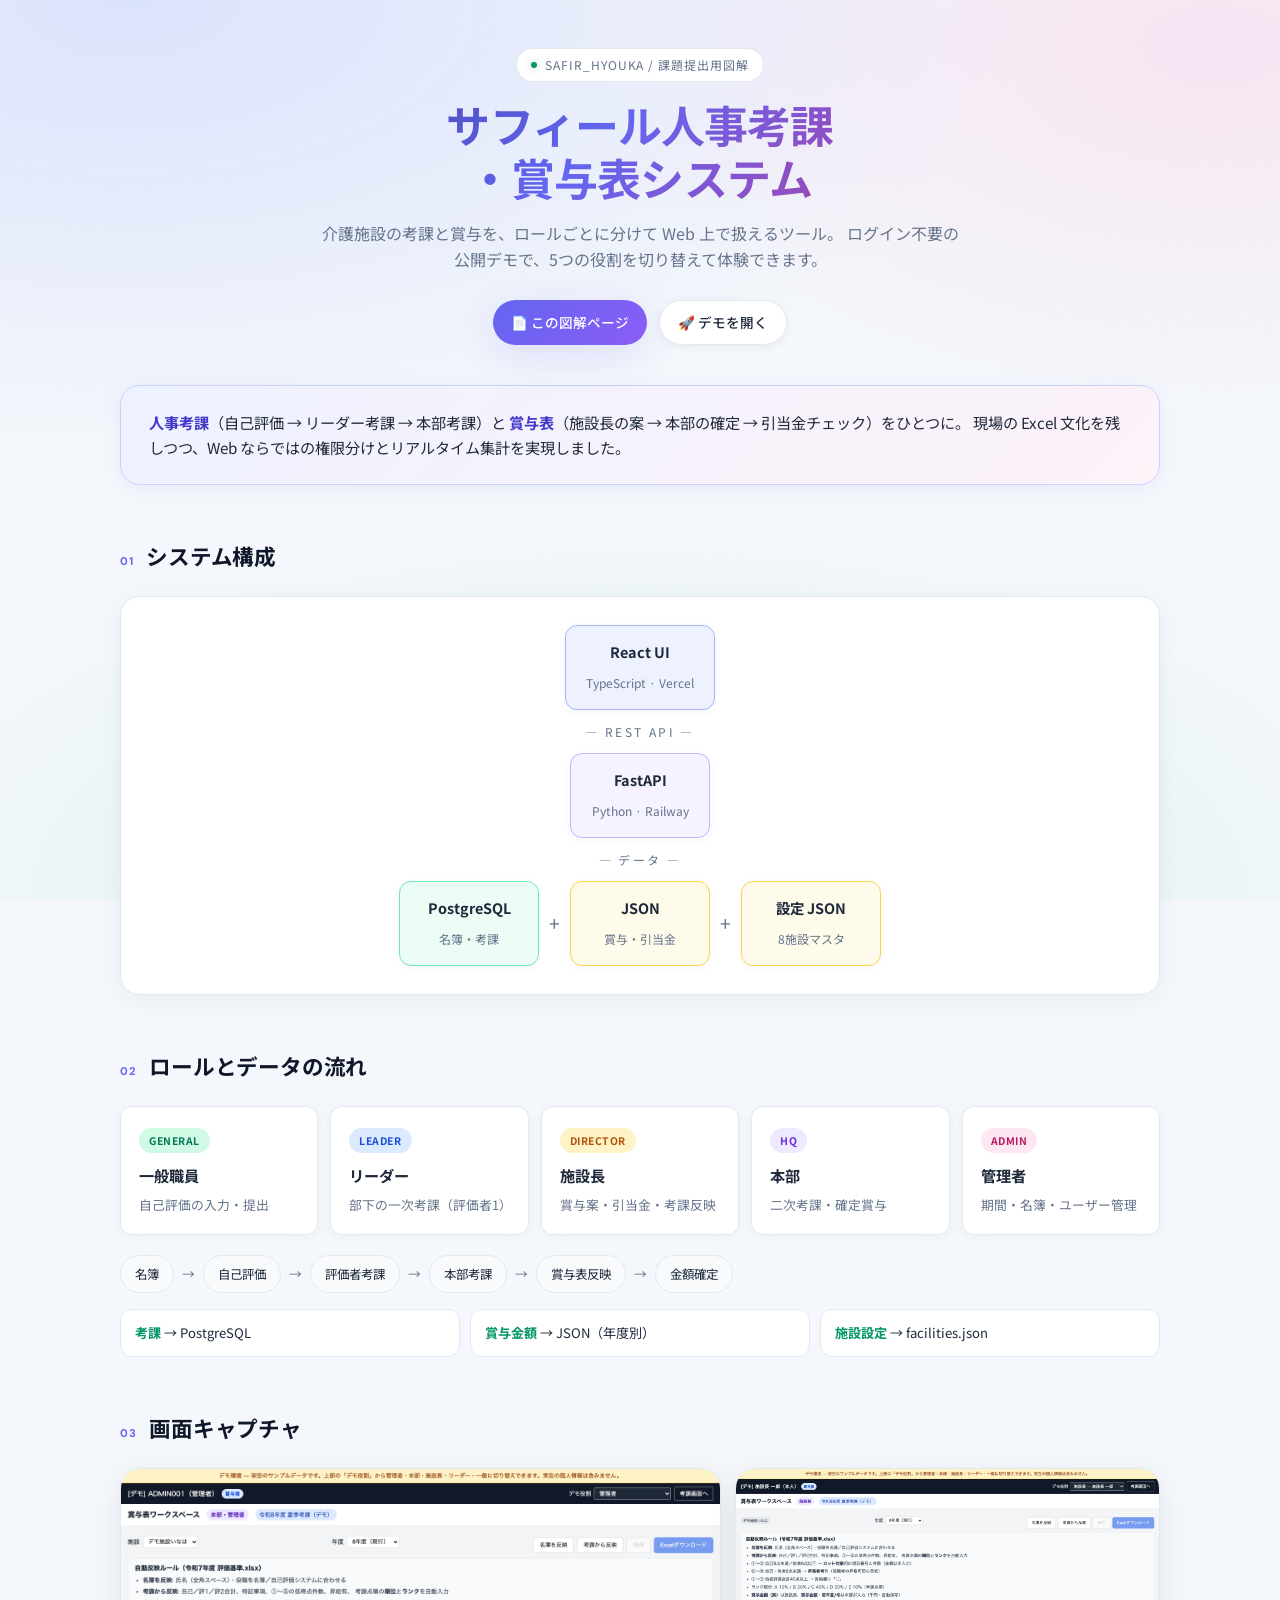
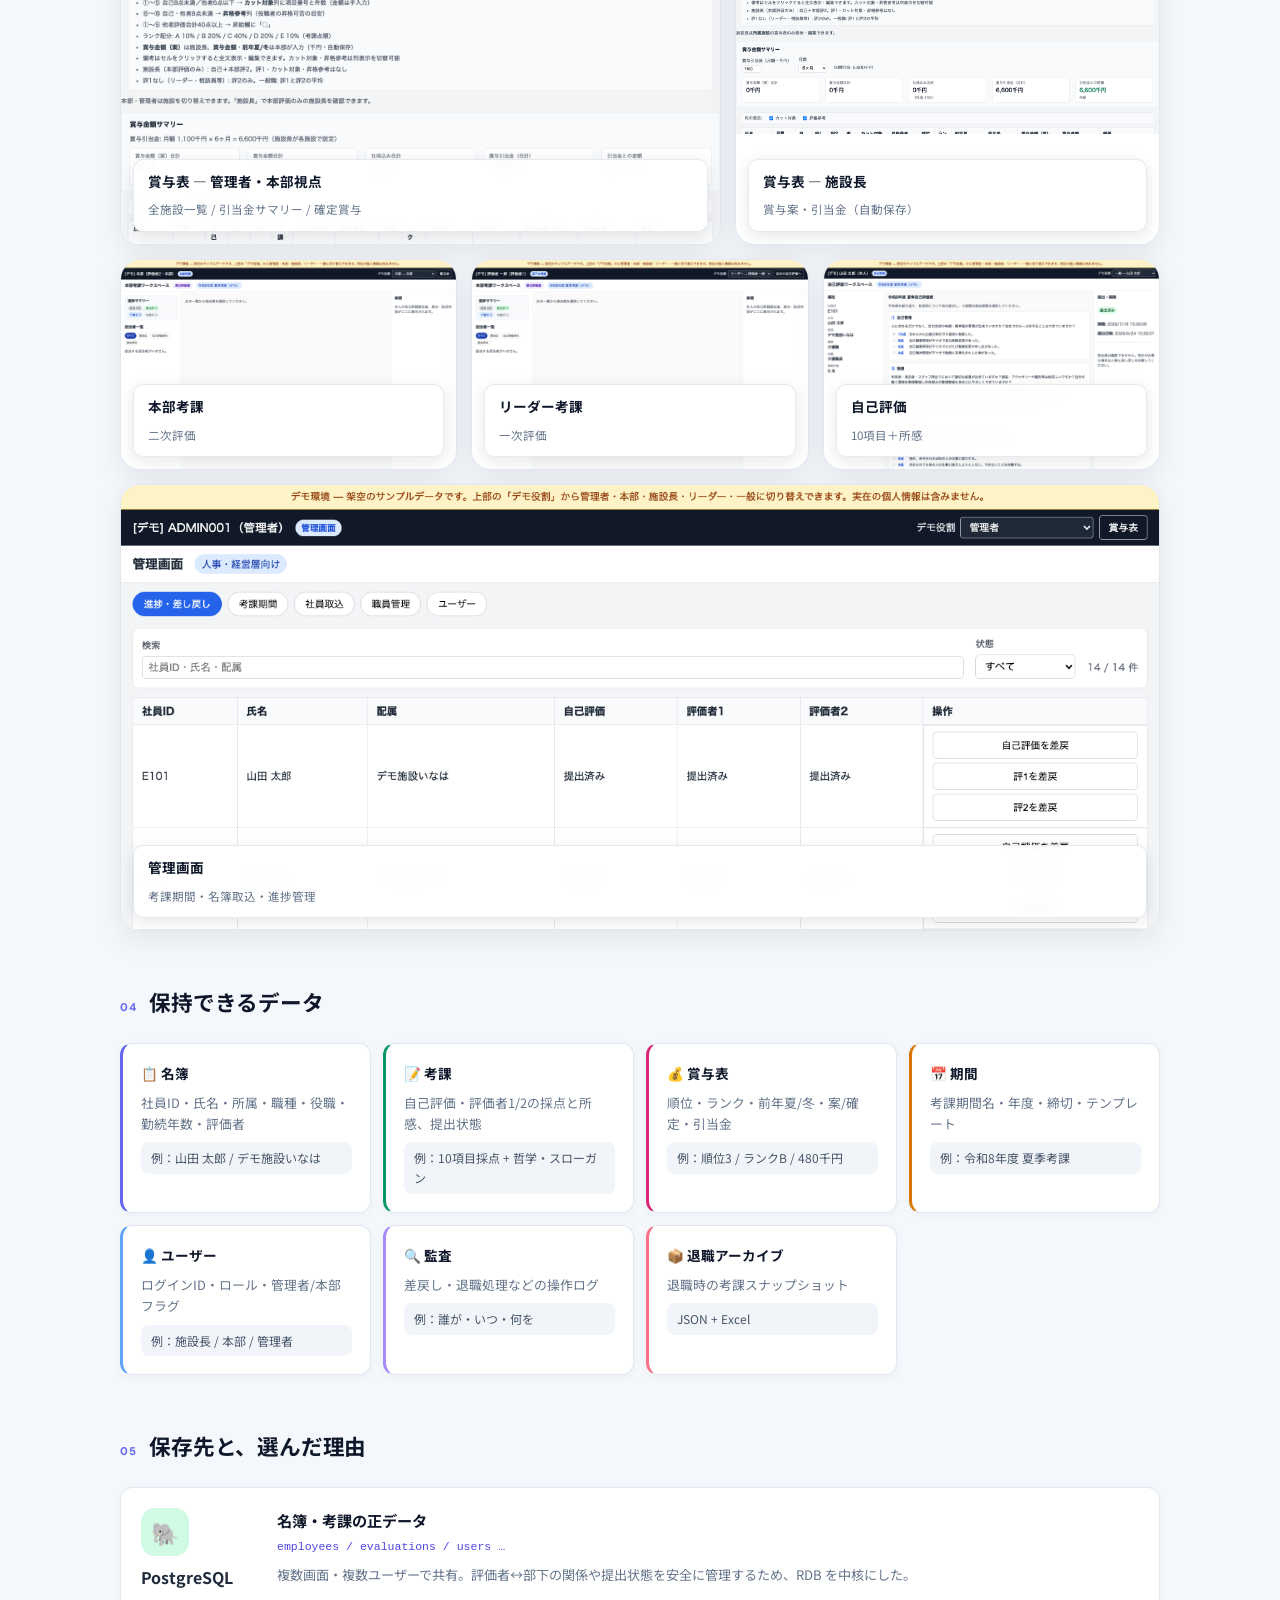
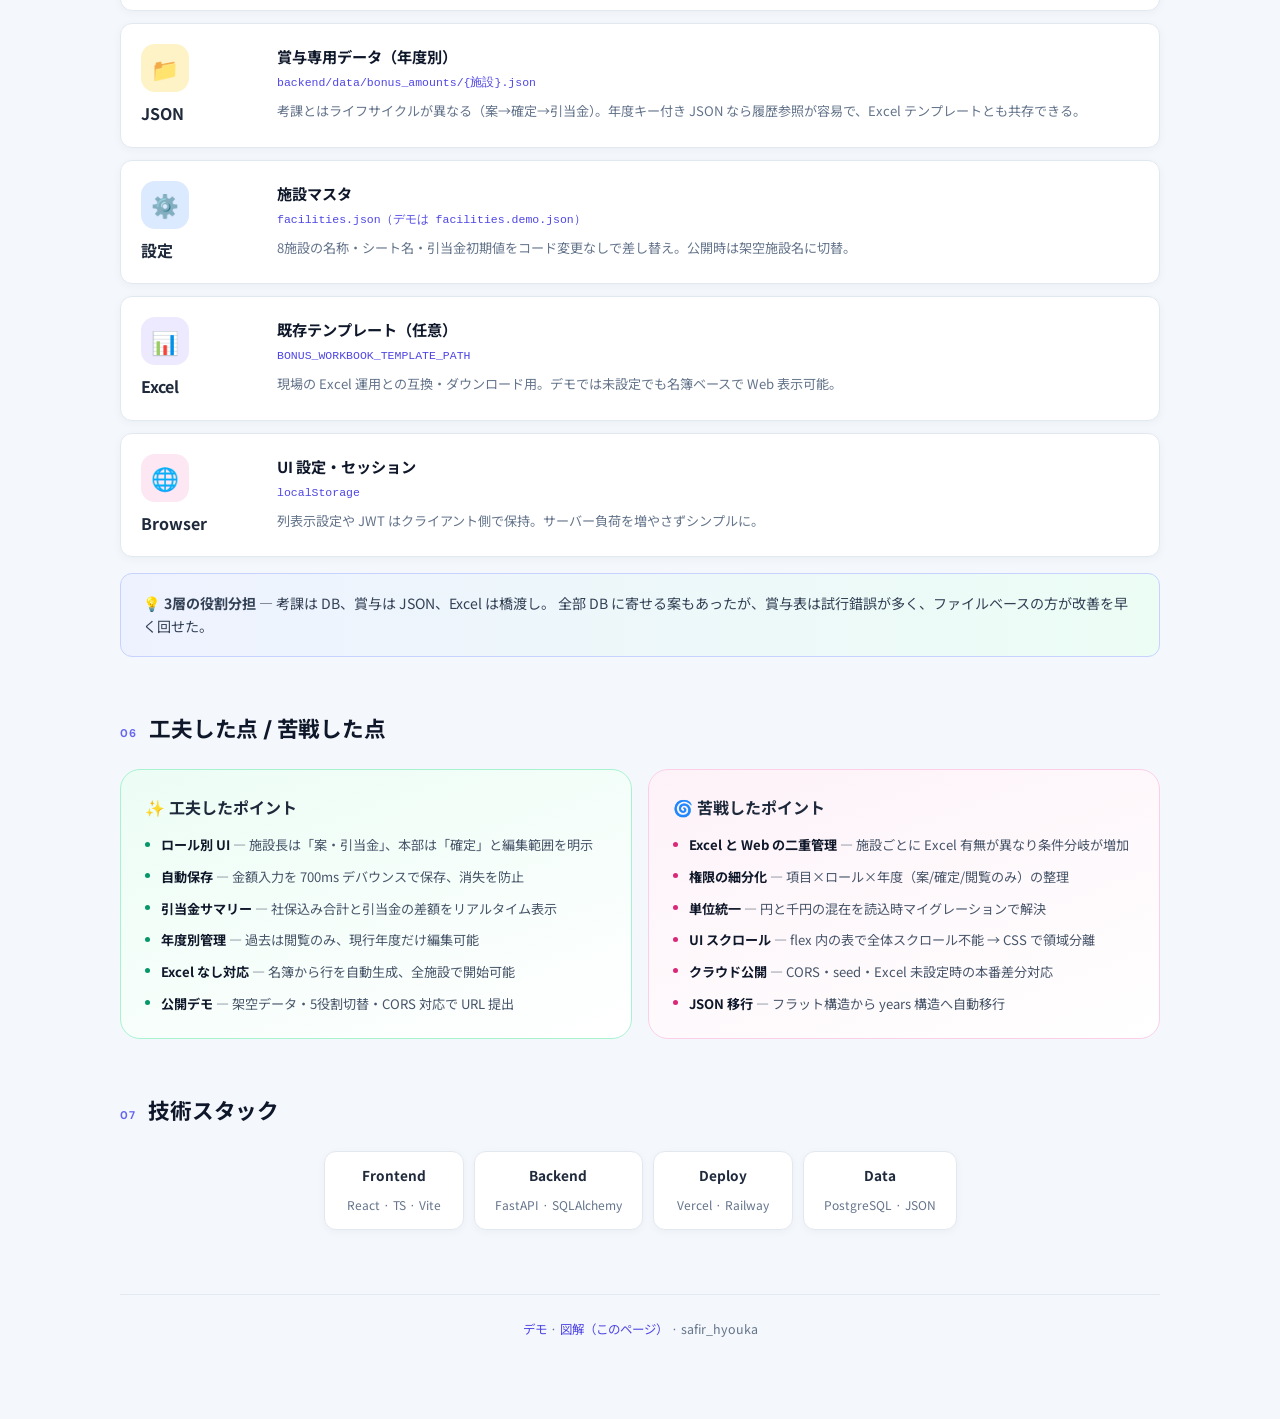
==== commit a6458762: "図解ページを明るいライトテーマに変更し氏名欄を削除 提出用URLの見た目を白ベースのパステル調に刷新した。  Co-authored-by: Cursor <cursoragent@cursor.co" ====
--- a/frontend/public/assignment/index.html
+++ b/frontend/public/assignment/index.html
@@ -9,17 +9,17 @@
   <link href="https://fonts.googleapis.com/css2?family=DM+Sans:ital,opsz,wght@0,9..40,400;0,9..40,600;0,9..40,700;1,9..40,400&family=Noto+Sans+JP:wght@400;500;700&display=swap" rel="stylesheet" />
   <style>
     :root {
-      --bg: #0b1020;
-      --surface: rgba(255, 255, 255, 0.06);
-      --surface-2: rgba(255, 255, 255, 0.1);
-      --border: rgba(255, 255, 255, 0.12);
-      --text: #f1f5f9;
-      --muted: #94a3b8;
-      --accent: #818cf8;
-      --accent-2: #34d399;
-      --accent-3: #f472b6;
-      --accent-4: #fbbf24;
-      --glow: 0 24px 80px rgba(99, 102, 241, 0.18);
+      --bg: #f4f7fb;
+      --surface: #ffffff;
+      --surface-2: #f8fafc;
+      --border: #e2e8f0;
+      --text: #1e293b;
+      --muted: #64748b;
+      --accent: #6366f1;
+      --accent-2: #059669;
+      --accent-3: #db2777;
+      --accent-4: #d97706;
+      --glow: 0 12px 40px rgba(99, 102, 241, 0.14);
       --radius: 20px;
       --radius-sm: 12px;
     }
@@ -39,9 +39,9 @@
       position: fixed;
       inset: 0;
       background:
-        radial-gradient(ellipse 80% 50% at 20% -10%, rgba(99, 102, 241, 0.35), transparent),
-        radial-gradient(ellipse 60% 40% at 90% 10%, rgba(244, 114, 182, 0.2), transparent),
-        radial-gradient(ellipse 50% 30% at 50% 100%, rgba(52, 211, 153, 0.15), transparent);
+        radial-gradient(ellipse 70% 50% at 10% 0%, rgba(199, 210, 254, 0.55), transparent),
+        radial-gradient(ellipse 50% 40% at 95% 5%, rgba(251, 207, 232, 0.45), transparent),
+        radial-gradient(ellipse 60% 40% at 50% 100%, rgba(167, 243, 208, 0.35), transparent);
       pointer-events: none;
       z-index: 0;
     }
@@ -80,7 +80,7 @@
       height: 6px;
       border-radius: 50%;
       background: var(--accent-2);
-      box-shadow: 0 0 12px var(--accent-2);
+      box-shadow: 0 0 8px rgba(5, 150, 105, 0.4);
     }
 
     h1 {
@@ -89,7 +89,7 @@
       font-weight: 700;
       letter-spacing: -0.02em;
       line-height: 1.2;
-      background: linear-gradient(135deg, #fff 0%, #c7d2fe 50%, #fbcfe8 100%);
+      background: linear-gradient(135deg, #312e81 0%, #6366f1 45%, #db2777 100%);
       -webkit-background-clip: text;
       -webkit-text-fill-color: transparent;
       background-clip: text;
@@ -100,24 +100,7 @@
       font-size: 1rem;
       color: var(--muted);
       max-width: 640px;
-      margin: 0 auto 24px;
-    }
-
-    .hero-meta {
-      display: flex;
-      flex-wrap: wrap;
-      justify-content: center;
-      gap: 10px;
-      margin-bottom: 24px;
-      font-size: 0.8rem;
-      color: var(--muted);
-    }
-
-    .hero-meta span {
-      padding: 6px 12px;
-      background: var(--surface);
-      border: 1px solid var(--border);
-      border-radius: 999px;
+      margin: 0 auto 28px;
     }
 
     .url-row {
@@ -151,6 +134,7 @@
       background: var(--surface);
       border: 1px solid var(--border);
       color: var(--text);
+      box-shadow: 0 2px 8px rgba(15, 23, 42, 0.06);
     }
 
     /* Sections */
@@ -169,7 +153,6 @@
       font-weight: 700;
       letter-spacing: 0.1em;
       color: var(--accent);
-      opacity: 0.9;
     }
 
     h2 {
@@ -177,18 +160,19 @@
       font-size: 1.35rem;
       font-weight: 700;
       letter-spacing: -0.01em;
+      color: #0f172a;
     }
 
     .lead-card {
       padding: 24px 28px;
-      background: linear-gradient(135deg, rgba(99, 102, 241, 0.15), rgba(244, 114, 182, 0.08));
-      border: 1px solid var(--border);
+      background: linear-gradient(135deg, #eef2ff, #fdf2f8);
+      border: 1px solid #c7d2fe;
       border-radius: var(--radius);
-      backdrop-filter: blur(12px);
       font-size: 0.95rem;
-    }
-
-    .lead-card strong { color: #e0e7ff; }
+      box-shadow: 0 4px 20px rgba(99, 102, 241, 0.08);
+    }
+
+    .lead-card strong { color: #4338ca; }
 
     /* Architecture */
     .arch-flow {
@@ -198,6 +182,7 @@
       background: var(--surface);
       border: 1px solid var(--border);
       border-radius: var(--radius);
+      box-shadow: 0 4px 24px rgba(15, 23, 42, 0.05);
     }
 
     .arch-layer {
@@ -214,7 +199,8 @@
       text-align: center;
       min-width: 140px;
       border: 1px solid var(--border);
-      background: rgba(15, 23, 42, 0.6);
+      background: #fff;
+      box-shadow: 0 2px 8px rgba(15, 23, 42, 0.04);
     }
 
     .arch-node strong {
@@ -228,10 +214,10 @@
       color: var(--muted);
     }
 
-    .arch-node.ui { border-color: rgba(129, 140, 248, 0.5); box-shadow: inset 0 0 20px rgba(99, 102, 241, 0.15); }
-    .arch-node.api { border-color: rgba(167, 139, 250, 0.5); }
-    .arch-node.db { border-color: rgba(52, 211, 153, 0.5); }
-    .arch-node.file { border-color: rgba(251, 191, 36, 0.4); }
+    .arch-node.ui { border-color: #a5b4fc; background: #eef2ff; }
+    .arch-node.api { border-color: #c4b5fd; background: #f5f3ff; }
+    .arch-node.db { border-color: #6ee7b7; background: #ecfdf5; }
+    .arch-node.file { border-color: #fcd34d; background: #fffbeb; }
 
     .arch-arrow {
       text-align: center;
@@ -254,12 +240,14 @@
       border-radius: var(--radius-sm);
       border: 1px solid var(--border);
       background: var(--surface);
-      transition: border-color 0.2s, transform 0.2s;
+      box-shadow: 0 2px 12px rgba(15, 23, 42, 0.04);
+      transition: border-color 0.2s, transform 0.2s, box-shadow 0.2s;
     }
 
     .role-card:hover {
       transform: translateY(-3px);
-      border-color: rgba(129, 140, 248, 0.4);
+      border-color: #a5b4fc;
+      box-shadow: 0 8px 24px rgba(99, 102, 241, 0.12);
     }
 
     .role-badge {
@@ -272,11 +260,11 @@
       margin-bottom: 10px;
     }
 
-    .role-card:nth-child(1) .role-badge { background: rgba(52, 211, 153, 0.2); color: #6ee7b7; }
-    .role-card:nth-child(2) .role-badge { background: rgba(96, 165, 250, 0.2); color: #93c5fd; }
-    .role-card:nth-child(3) .role-badge { background: rgba(251, 191, 36, 0.2); color: #fcd34d; }
-    .role-card:nth-child(4) .role-badge { background: rgba(167, 139, 250, 0.2); color: #c4b5fd; }
-    .role-card:nth-child(5) .role-badge { background: rgba(244, 114, 182, 0.2); color: #f9a8d4; }
+    .role-card:nth-child(1) .role-badge { background: #d1fae5; color: #047857; }
+    .role-card:nth-child(2) .role-badge { background: #dbeafe; color: #1d4ed8; }
+    .role-card:nth-child(3) .role-badge { background: #fef3c7; color: #b45309; }
+    .role-card:nth-child(4) .role-badge { background: #ede9fe; color: #6d28d9; }
+    .role-card:nth-child(5) .role-badge { background: #fce7f3; color: #be185d; }
 
     .role-card h3 { font-size: 0.95rem; margin-bottom: 6px; }
     .role-card p { font-size: 0.8rem; color: var(--muted); }
@@ -329,14 +317,14 @@
       border-radius: var(--radius);
       overflow: hidden;
       border: 1px solid var(--border);
-      background: #111827;
-      box-shadow: 0 20px 50px rgba(0, 0, 0, 0.35);
+      background: #fff;
+      box-shadow: 0 8px 30px rgba(15, 23, 42, 0.08);
       transition: transform 0.25s, box-shadow 0.25s;
     }
 
     .shot:hover {
       transform: scale(1.01);
-      box-shadow: 0 28px 60px rgba(99, 102, 241, 0.2);
+      box-shadow: 0 16px 40px rgba(99, 102, 241, 0.15);
     }
 
     .shot img {
@@ -354,15 +342,17 @@
       right: 12px;
       padding: 10px 14px;
       border-radius: 10px;
-      background: rgba(15, 23, 42, 0.85);
+      background: rgba(255, 255, 255, 0.94);
       backdrop-filter: blur(8px);
-      border: 1px solid var(--border);
+      border: 1px solid rgba(226, 232, 240, 0.9);
+      box-shadow: 0 4px 16px rgba(15, 23, 42, 0.1);
     }
 
     .shot-label strong {
       display: block;
       font-size: 0.85rem;
       margin-bottom: 2px;
+      color: #0f172a;
     }
 
     .shot-label span {
@@ -395,6 +385,7 @@
       border: 1px solid var(--border);
       background: var(--surface);
       border-left: 3px solid var(--accent);
+      box-shadow: 0 2px 10px rgba(15, 23, 42, 0.04);
     }
 
     .data-card:nth-child(2) { border-left-color: var(--accent-2); }
@@ -407,7 +398,7 @@
     .data-card h3 {
       font-size: 0.85rem;
       margin-bottom: 8px;
-      color: #e2e8f0;
+      color: #0f172a;
     }
 
     .data-card p { font-size: 0.8rem; color: var(--muted); margin-bottom: 8px; }
@@ -415,8 +406,8 @@
       font-size: 0.75rem;
       padding: 6px 10px;
       border-radius: 8px;
-      background: rgba(0, 0, 0, 0.25);
-      color: #cbd5e1;
+      background: #f1f5f9;
+      color: #475569;
     }
 
     /* Storage */
@@ -431,6 +422,7 @@
       background: var(--surface);
       border: 1px solid var(--border);
       align-items: start;
+      box-shadow: 0 2px 10px rgba(15, 23, 42, 0.04);
     }
 
     @media (max-width: 600px) {
@@ -448,16 +440,16 @@
       margin-bottom: 8px;
     }
 
-    .storage-item:nth-child(1) .storage-icon { background: rgba(52, 211, 153, 0.2); }
-    .storage-item:nth-child(2) .storage-icon { background: rgba(251, 191, 36, 0.2); }
-    .storage-item:nth-child(3) .storage-icon { background: rgba(96, 165, 250, 0.2); }
-    .storage-item:nth-child(4) .storage-icon { background: rgba(167, 139, 250, 0.2); }
-    .storage-item:nth-child(5) .storage-icon { background: rgba(244, 114, 182, 0.2); }
-
-    .storage-item h3 { font-size: 0.95rem; margin-bottom: 4px; }
+    .storage-item:nth-child(1) .storage-icon { background: #d1fae5; }
+    .storage-item:nth-child(2) .storage-icon { background: #fef3c7; }
+    .storage-item:nth-child(3) .storage-icon { background: #dbeafe; }
+    .storage-item:nth-child(4) .storage-icon { background: #ede9fe; }
+    .storage-item:nth-child(5) .storage-icon { background: #fce7f3; }
+
+    .storage-item h3 { font-size: 0.95rem; margin-bottom: 4px; color: #0f172a; }
     .storage-item code {
       font-size: 0.72rem;
-      color: #a5b4fc;
+      color: #4f46e5;
       display: block;
       margin-bottom: 8px;
       word-break: break-all;
@@ -469,9 +461,10 @@
       margin-top: 16px;
       padding: 18px 22px;
       border-radius: var(--radius-sm);
-      background: linear-gradient(90deg, rgba(99, 102, 241, 0.12), rgba(52, 211, 153, 0.08));
-      border: 1px solid rgba(129, 140, 248, 0.25);
+      background: linear-gradient(90deg, #eef2ff, #ecfdf5);
+      border: 1px solid #c7d2fe;
       font-size: 0.88rem;
+      color: #334155;
     }
 
     /* Insights */
@@ -492,13 +485,13 @@
     }
 
     .insight-box.win {
-      background: linear-gradient(160deg, rgba(52, 211, 153, 0.12), rgba(15, 23, 42, 0.5));
-      border-color: rgba(52, 211, 153, 0.25);
+      background: linear-gradient(160deg, #ecfdf5, #ffffff);
+      border-color: #a7f3d0;
     }
 
     .insight-box.struggle {
-      background: linear-gradient(160deg, rgba(244, 114, 182, 0.1), rgba(15, 23, 42, 0.5));
-      border-color: rgba(244, 114, 182, 0.25);
+      background: linear-gradient(160deg, #fdf2f8, #ffffff);
+      border-color: #fbcfe8;
     }
 
     .insight-box h3 {
@@ -517,7 +510,7 @@
 
     .insight-box li {
       font-size: 0.82rem;
-      color: #cbd5e1;
+      color: #475569;
       padding-left: 16px;
       position: relative;
     }
@@ -535,7 +528,7 @@
     .insight-box.win li::before { background: var(--accent-2); }
     .insight-box.struggle li::before { background: var(--accent-3); }
 
-    .insight-box li strong { color: #f1f5f9; }
+    .insight-box li strong { color: #0f172a; }
 
     /* Tech pills */
     .tech-row {
@@ -552,6 +545,7 @@
       border: 1px solid var(--border);
       text-align: center;
       min-width: 140px;
+      box-shadow: 0 2px 8px rgba(15, 23, 42, 0.04);
     }
 
     .tech-pill strong { display: block; font-size: 0.85rem; margin-bottom: 4px; }
@@ -566,14 +560,14 @@
       border-top: 1px solid var(--border);
     }
 
-    footer a { color: #a5b4fc; text-decoration: none; }
+    footer a { color: #4f46e5; text-decoration: none; }
     footer a:hover { text-decoration: underline; }
 
     @media print {
-      body { background: #fff; color: #111; }
+      body { background: #fff; }
       body::before { display: none; }
       .url-chip, .shot { box-shadow: none; }
-      .hero-meta, .url-row { display: none; }
+      .url-row { display: none; }
     }
   </style>
 </head>
@@ -586,11 +580,6 @@
         介護施設の考課と賞与を、ロールごとに分けて Web 上で扱えるツール。
         ログイン不要の公開デモで、5つの役割を切り替えて体験できます。
       </p>
-      <div class="hero-meta">
-        <span>氏名（記入）：＿＿＿＿＿＿＿＿</span>
-        <span>所属（記入）：＿＿＿＿＿＿＿＿</span>
-        <span>2026.7.3</span>
-      </div>
       <div class="url-row">
         <a class="url-chip primary" href="https://safir-hyouka.vercel.app/assignment/">📄 この図解ページ</a>
         <a class="url-chip secondary" href="https://safir-hyouka.vercel.app">🚀 デモを開く</a>
